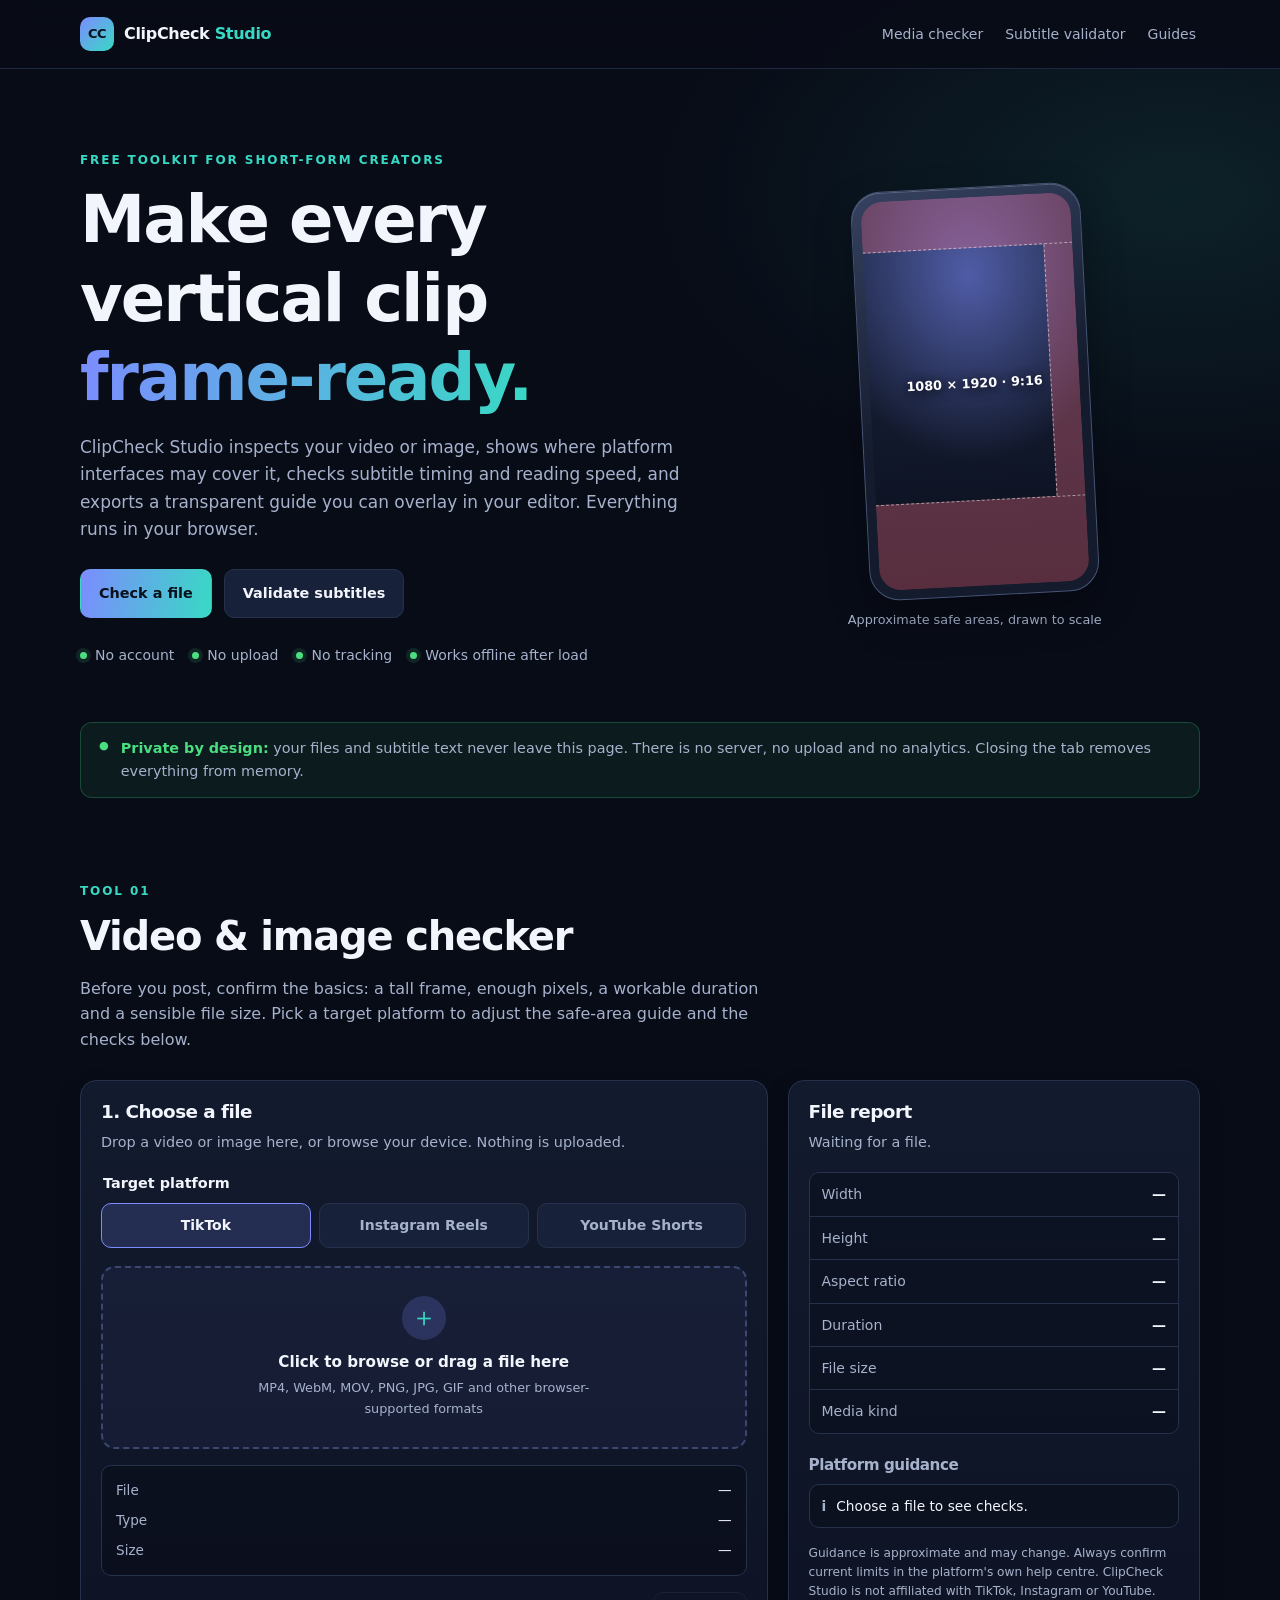
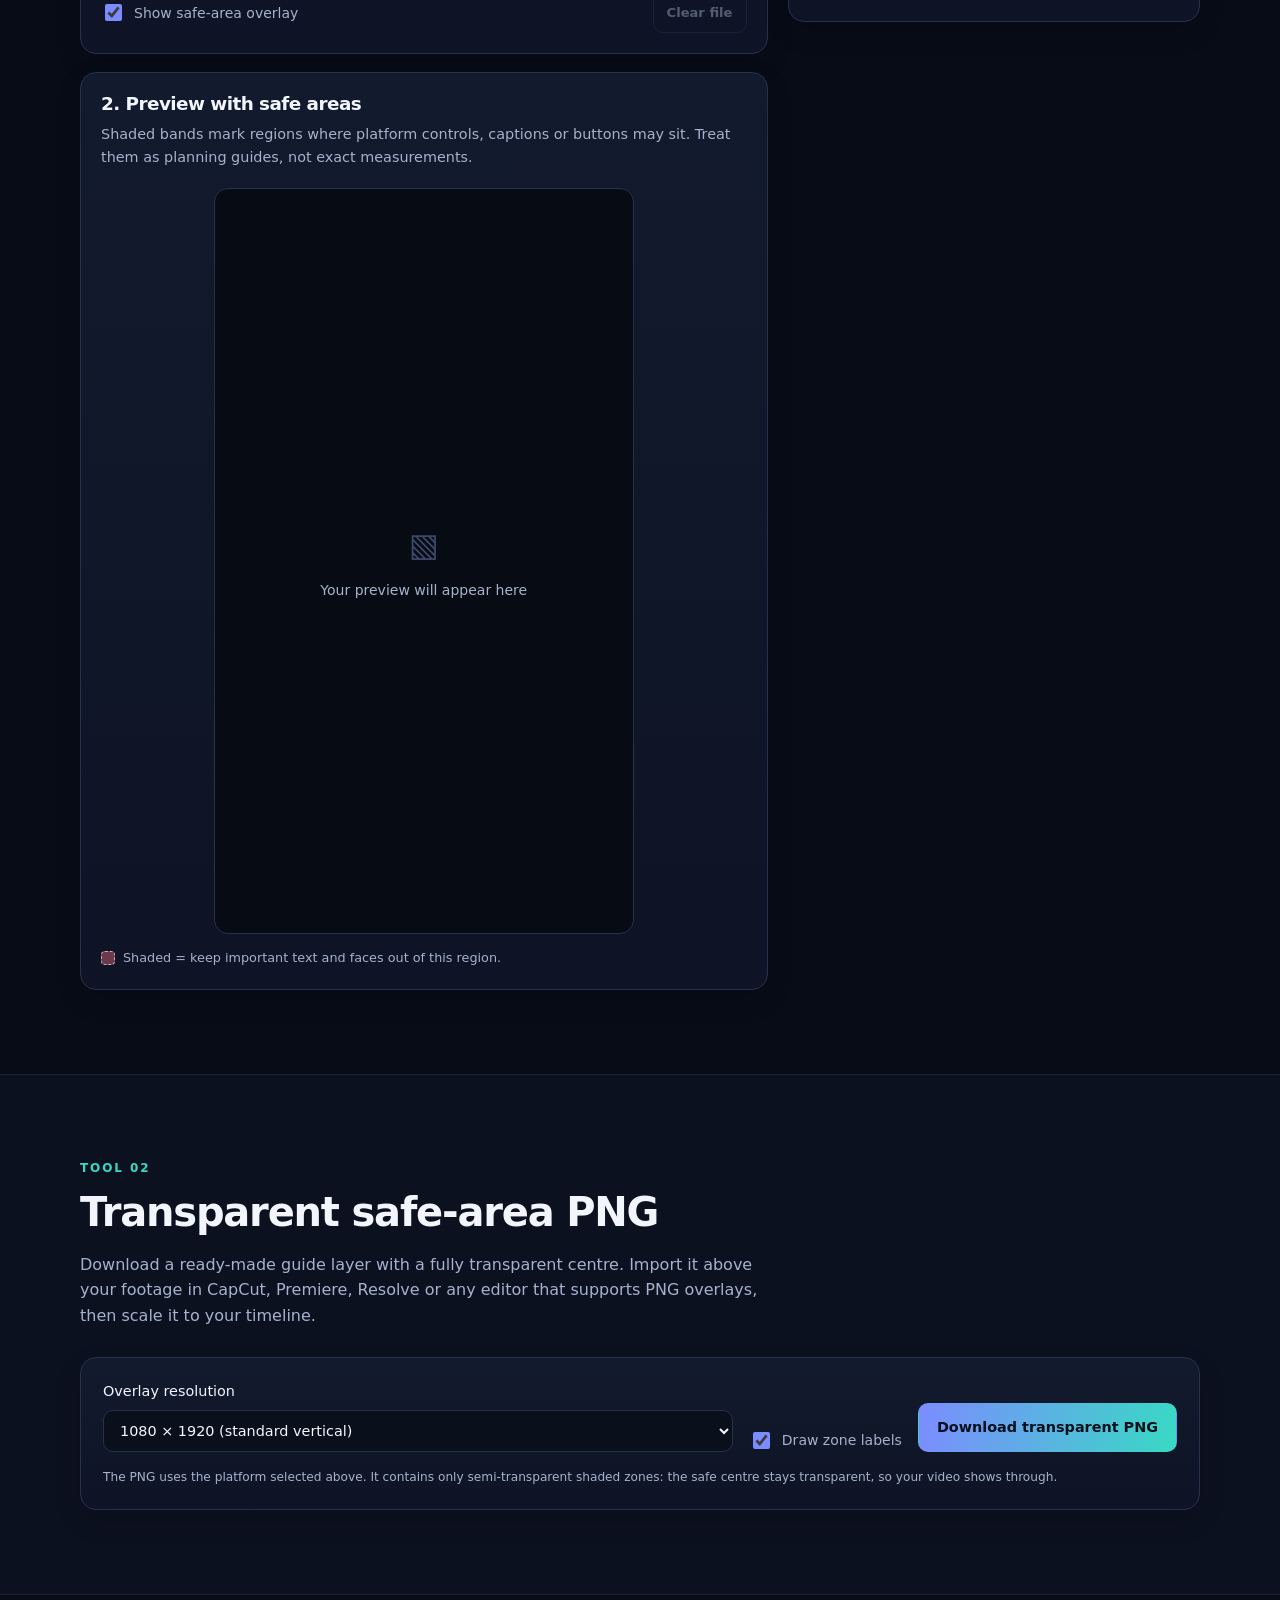
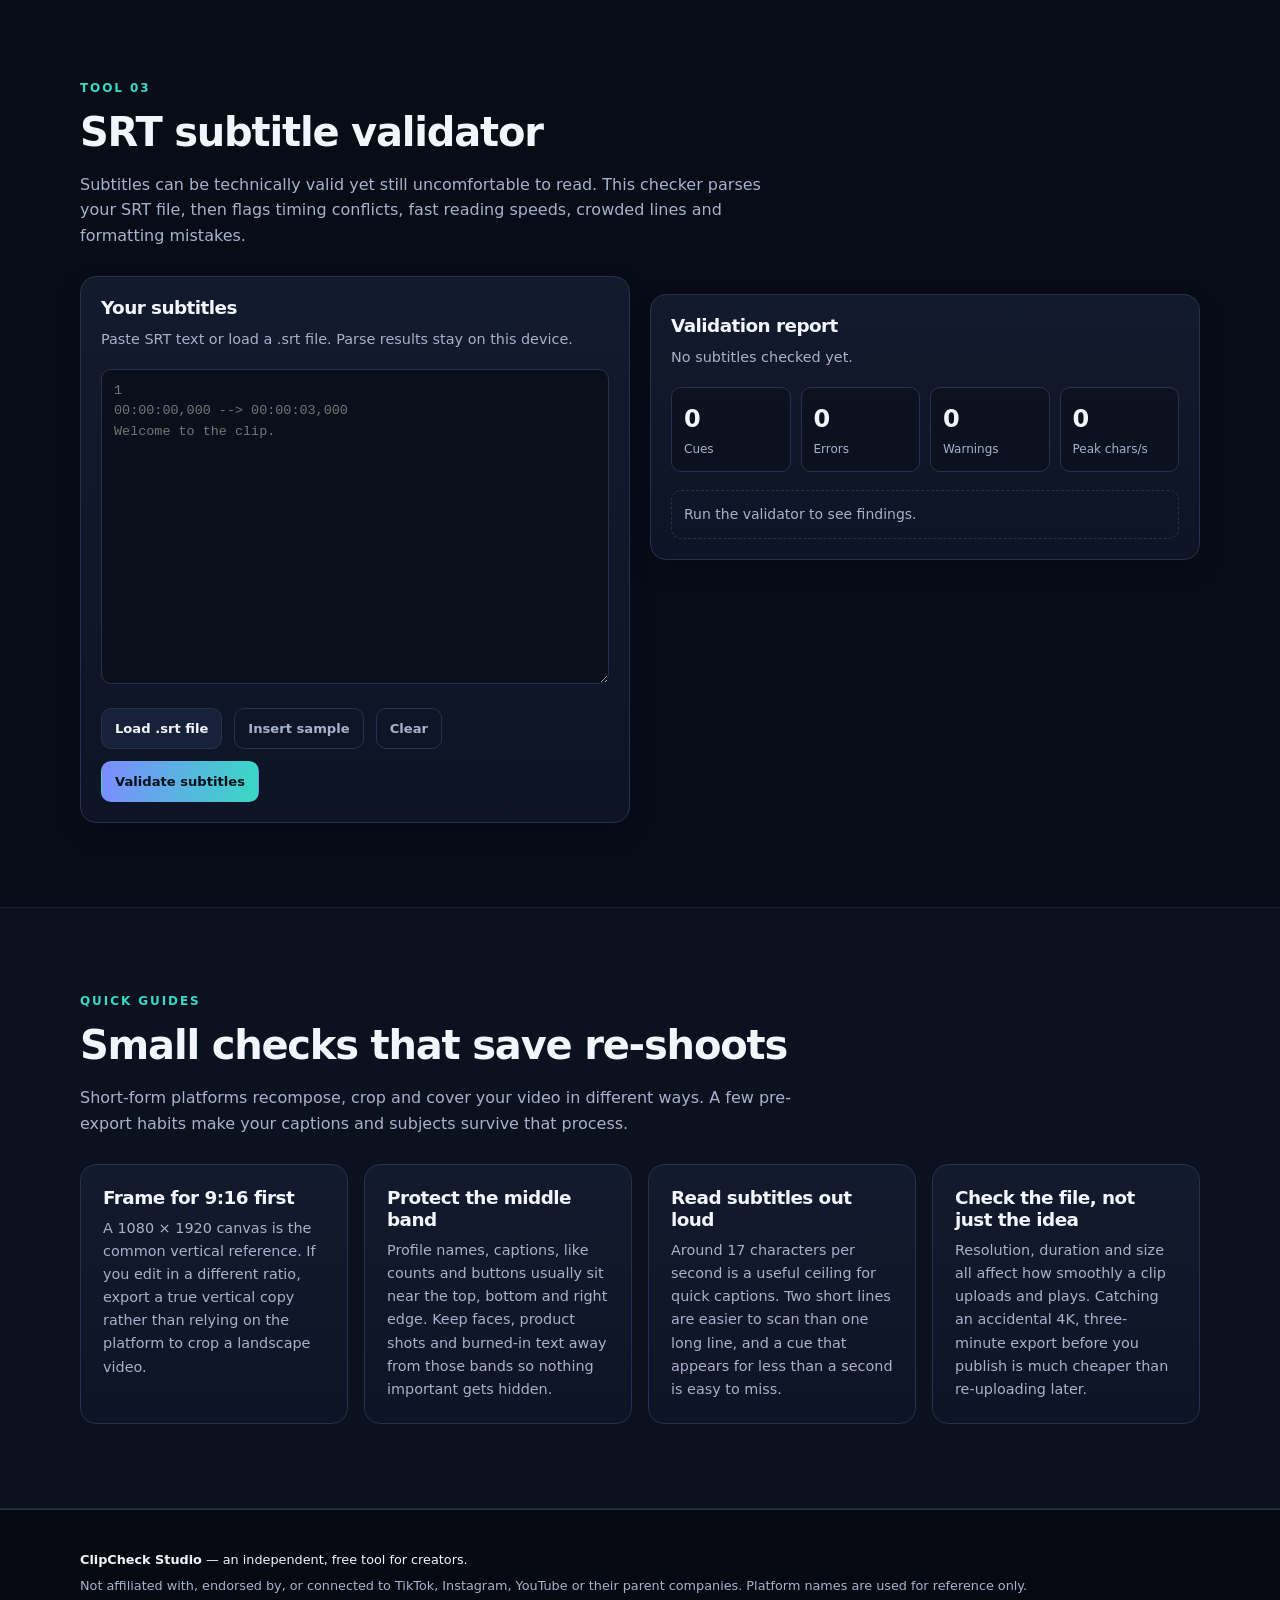
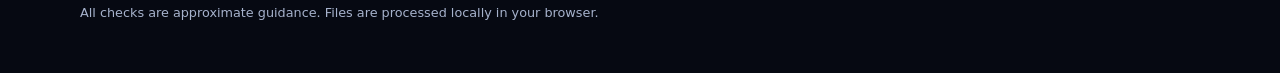
==== index.html @ 362fc05a "Add ClipCheck Studio static toolkit" ====
<!doctype html>
<html lang="en">
<head>
  <meta charset="utf-8">
  <meta name="viewport" content="width=device-width, initial-scale=1">
  <title>ClipCheck Studio — Free TikTok, Reels &amp; Shorts Toolkit</title>
  <meta name="description" content="Check video and image dimensions, aspect ratio, duration and file size, preview approximate platform safe areas, export a transparent safe-area PNG, and validate SRT subtitles. All processing stays on your device.">
  <meta name="theme-color" content="#0b1020">
  <meta name="color-scheme" content="dark">
  <meta name="robots" content="index, follow">
  <meta property="og:type" content="website">
  <meta property="og:title" content="ClipCheck Studio — Free TikTok, Reels &amp; Shorts Toolkit">
  <meta property="og:description" content="Preview vertical clips, check specs, export transparent safe-area overlays and validate SRT subtitles locally in your browser.">
  <script type="application/ld+json">
    {
      "@context": "https://schema.org",
      "@type": "WebApplication",
      "name": "ClipCheck Studio",
      "description": "A free browser toolkit for vertical video creators: media spec checks, approximate safe-area overlays and SRT subtitle validation.",
      "applicationCategory": "UtilitiesApplication",
      "operatingSystem": "Any modern web browser",
      "browserRequirements": "JavaScript enabled",
      "offers": { "@type": "Offer", "price": "0", "priceCurrency": "USD" },
      "featureList": [
        "Video and image preview",
        "Dimensions, aspect ratio, duration and file size checks",
        "Approximate platform safe-area overlays",
        "Transparent safe-area PNG export",
        "SRT subtitle validation with timing, reading-speed and long-line warnings",
        "Private local processing without uploads"
      ]
    }
  </script>
  <link rel="stylesheet" href="styles.css">
</head>
<body>
  <a class="skip-link" href="#main">Skip to main content</a>

  <header class="site-header">
    <div class="wrap header-inner">
      <a class="brand" href="#top" aria-label="ClipCheck Studio home">
        <span class="brand-mark" aria-hidden="true">CC</span>
        <span class="brand-name">ClipCheck <strong>Studio</strong></span>
      </a>
      <nav class="main-nav" aria-label="Primary">
        <a href="#checker">Media checker</a>
        <a href="#subtitles">Subtitle validator</a>
        <a href="#guides">Guides</a>
      </nav>
    </div>
  </header>

  <main id="main">
    <section class="hero" id="top" aria-labelledby="hero-title">
      <div class="wrap hero-inner">
        <div class="hero-copy">
          <p class="eyebrow">Free toolkit for short-form creators</p>
          <h1 id="hero-title">Make every vertical clip <span>frame-ready.</span></h1>
          <p class="lead">ClipCheck Studio inspects your video or image, shows where platform interfaces may cover it, checks subtitle timing and reading speed, and exports a transparent guide you can overlay in your editor. Everything runs in your browser.</p>
          <div class="hero-actions">
            <a class="btn btn-primary" href="#checker">Check a file</a>
            <a class="btn btn-secondary" href="#subtitles">Validate subtitles</a>
          </div>
          <ul class="trust-list" aria-label="Toolkit benefits">
            <li>No account</li>
            <li>No upload</li>
            <li>No tracking</li>
            <li>Works offline after load</li>
          </ul>
        </div>
        <div class="hero-panel" aria-hidden="true">
          <div class="phone-frame">
            <div class="phone-screen">
              <span class="phone-line phone-line-top"></span>
              <span class="phone-line phone-line-bottom"></span>
              <span class="phone-line phone-line-side"></span>
              <span class="phone-caption">1080 × 1920 · 9:16</span>
            </div>
          </div>
          <p class="hero-panel-note">Approximate safe areas, drawn to scale</p>
        </div>
      </div>
    </section>

    <div class="wrap privacy-note" role="note">
      <span class="privacy-icon" aria-hidden="true">●</span>
      <p><strong>Private by design:</strong> your files and subtitle text never leave this page. There is no server, no upload and no analytics. Closing the tab removes everything from memory.</p>
    </div>

    <section class="section" id="checker" aria-labelledby="checker-title">
      <div class="wrap">
        <header class="section-head">
          <p class="eyebrow">Tool 01</p>
          <h2 id="checker-title">Video &amp; image checker</h2>
          <p>Before you post, confirm the basics: a tall frame, enough pixels, a workable duration and a sensible file size. Pick a target platform to adjust the safe-area guide and the checks below.</p>
        </header>

        <div class="tool-grid">
          <div class="tool-main">
            <div class="card">
              <div class="card-head">
                <h3 id="upload-title">1. Choose a file</h3>
                <p id="upload-help">Drop a video or image here, or browse your device. Nothing is uploaded.</p>
              </div>

              <fieldset class="platform-picker">
                <legend>Target platform</legend>
                <div class="segmented">
                  <label><input type="radio" name="platform" value="tiktok" checked><span>TikTok</span></label>
                  <label><input type="radio" name="platform" value="reels"><span>Instagram Reels</span></label>
                  <label><input type="radio" name="platform" value="shorts"><span>YouTube Shorts</span></label>
                </div>
              </fieldset>

              <label class="drop-zone" id="dropZone" for="mediaFile">
                <input type="file" id="mediaFile" name="mediaFile" accept="video/*,image/*" aria-describedby="upload-help fileError">
                <span class="drop-icon" aria-hidden="true">＋</span>
                <span class="drop-title">Click to browse or drag a file here</span>
                <span class="drop-hint">MP4, WebM, MOV, PNG, JPG, GIF and other browser-supported formats</span>
              </label>
              <p class="error-text" id="fileError" role="alert" hidden></p>

              <div class="file-meta" id="fileMeta" hidden>
                <div><span class="meta-label">File</span><span class="meta-value" id="metaName">—</span></div>
                <div><span class="meta-label">Type</span><span class="meta-value" id="metaType">—</span></div>
                <div><span class="meta-label">Size</span><span class="meta-value" id="metaSize">—</span></div>
              </div>
              <div class="toolbar-row">
                <label class="check-control"><input type="checkbox" id="overlayToggle" checked> Show safe-area overlay</label>
                <button class="btn btn-ghost btn-sm" type="button" id="clearMedia" disabled>Clear file</button>
              </div>
            </div>

            <div class="card">
              <div class="card-head">
                <h3 id="preview-title">2. Preview with safe areas</h3>
                <p>Shaded bands mark regions where platform controls, captions or buttons may sit. Treat them as planning guides, not exact measurements.</p>
              </div>
              <div class="preview-shell">
                <div class="preview-stage" id="previewStage">
                  <div class="media-mount" id="mediaMount"></div>
                  <div class="placeholder" id="previewPlaceholder">Your preview will appear here</div>
                  <div class="overlay" id="overlay" aria-hidden="true" hidden>
                    <div class="zone zone-top"><span>Top UI</span></div>
                    <div class="zone zone-bottom"><span>Bottom UI</span></div>
                    <div class="zone zone-right"><span>Buttons</span></div>
                    <div class="zone zone-left"><span>Edge</span></div>
                  </div>
                </div>
              </div>
              <p class="legend"><span class="legend-swatch" aria-hidden="true"></span> Shaded = keep important text and faces out of this region.</p>
            </div>
          </div>

          <aside class="tool-side" aria-labelledby="results-title">
            <div class="card sticky-card">
              <div class="card-head">
                <h3 id="results-title">File report</h3>
                <p id="resultsStatus" aria-live="polite">Waiting for a file.</p>
              </div>

              <dl class="spec-list">
                <div><dt>Width</dt><dd id="specWidth">—</dd></div>
                <div><dt>Height</dt><dd id="specHeight">—</dd></div>
                <div><dt>Aspect ratio</dt><dd id="specRatio">—</dd></div>
                <div><dt>Duration</dt><dd id="specDuration">—</dd></div>
                <div><dt>File size</dt><dd id="specSize">—</dd></div>
                <div><dt>Media kind</dt><dd id="specKind">—</dd></div>
              </dl>

              <h4 class="subhead">Platform guidance</h4>
              <ul class="check-list" id="checkList" aria-live="polite">
                <li class="check-item check-neutral">Choose a file to see checks.</li>
              </ul>
              <p class="fine-print">Guidance is approximate and may change. Always confirm current limits in the platform's own help centre. ClipCheck Studio is not affiliated with TikTok, Instagram or YouTube.</p>
            </div>
          </aside>
        </div>
      </div>
    </section>

    <section class="section section-alt" id="safe-area" aria-labelledby="safe-title">
      <div class="wrap">
        <header class="section-head">
          <p class="eyebrow">Tool 02</p>
          <h2 id="safe-title">Transparent safe-area PNG</h2>
          <p>Download a ready-made guide layer with a fully transparent centre. Import it above your footage in CapCut, Premiere, Resolve or any editor that supports PNG overlays, then scale it to your timeline.</p>
        </header>

        <div class="card export-card">
          <div class="export-controls">
            <div class="field">
              <label for="exportSize">Overlay resolution</label>
              <select id="exportSize">
                <option value="1080x1920">1080 × 1920 (standard vertical)</option>
                <option value="720x1280">720 × 1280 (lighter file)</option>
                <option value="2160x3840">2160 × 3840 (high resolution)</option>
              </select>
            </div>
            <label class="check-control"><input type="checkbox" id="labelToggle" checked> Draw zone labels</label>
            <button class="btn btn-primary" type="button" id="downloadOverlay">Download transparent PNG</button>
          </div>
          <p class="fine-print">The PNG uses the platform selected above. It contains only semi-transparent shaded zones: the safe centre stays transparent, so your video shows through.</p>
          <p class="error-text" id="exportError" role="alert" hidden></p>
        </div>
      </div>
    </section>

    <section class="section" id="subtitles" aria-labelledby="subs-title">
      <div class="wrap">
        <header class="section-head">
          <p class="eyebrow">Tool 03</p>
          <h2 id="subs-title">SRT subtitle validator</h2>
          <p>Subtitles can be technically valid yet still uncomfortable to read. This checker parses your SRT file, then flags timing conflicts, fast reading speeds, crowded lines and formatting mistakes.</p>
        </header>

        <div class="subtitle-grid">
          <div class="card">
            <div class="card-head">
              <h3 id="srt-input-title">Your subtitles</h3>
              <p id="srt-help">Paste SRT text or load a .srt file. Parse results stay on this device.</p>
            </div>
            <label class="sr-only" for="srtInput">SRT subtitle text</label>
            <textarea id="srtInput" rows="14" spellcheck="false" placeholder="1&#10;00:00:00,000 --> 00:00:03,000&#10;Welcome to the clip." aria-describedby="srt-help srtError"></textarea>
            <p class="error-text" id="srtError" role="alert" hidden></p>
            <div class="toolbar-row wrap-row">
              <label class="btn btn-secondary btn-sm file-btn" for="srtFile">Load .srt file</label>
              <input class="sr-only" type="file" id="srtFile" accept=".srt,text/plain" aria-label="Load an SRT file">
              <button class="btn btn-ghost btn-sm" type="button" id="sampleSrt">Insert sample</button>
              <button class="btn btn-ghost btn-sm" type="button" id="clearSrt">Clear</button>
              <button class="btn btn-primary btn-sm" type="button" id="validateSrt">Validate subtitles</button>
            </div>
          </div>

          <div class="card">
            <div class="card-head">
              <h3>Validation report</h3>
              <p id="srtStatus" aria-live="polite">No subtitles checked yet.</p>
            </div>
            <div class="stat-grid" id="srtStats" hidden>
              <div><span class="stat-value" id="statCues">0</span><span class="stat-label">Cues</span></div>
              <div><span class="stat-value" id="statErrors">0</span><span class="stat-label">Errors</span></div>
              <div><span class="stat-value" id="statWarnings">0</span><span class="stat-label">Warnings</span></div>
              <div><span class="stat-value" id="statCps">0</span><span class="stat-label">Peak chars/s</span></div>
            </div>
            <div class="results-scroll">
              <ul class="issue-list" id="issueList" aria-live="polite">
                <li class="issue-empty">Run the validator to see findings.</li>
              </ul>
            </div>
            <details class="cue-details" id="cueDetails" hidden>
              <summary>Per-cue timing detail</summary>
              <div class="table-scroll">
                <table>
                  <thead>
                    <tr><th scope="col">#</th><th scope="col">Start</th><th scope="col">End</th><th scope="col">Length</th><th scope="col">Chars/s</th><th scope="col">Text</th></tr>
                  </thead>
                  <tbody id="cueTableBody"></tbody>
                </table>
              </div>
            </details>
          </div>
        </div>
      </div>
    </section>

    <section class="section section-alt" id="guides" aria-labelledby="guides-title">
      <div class="wrap">
        <header class="section-head">
          <p class="eyebrow">Quick guides</p>
          <h2 id="guides-title">Small checks that save re-shoots</h2>
          <p>Short-form platforms recompose, crop and cover your video in different ways. A few pre-export habits make your captions and subjects survive that process.</p>
        </header>
        <div class="guide-grid">
          <article class="guide-card">
            <h3>Frame for 9:16 first</h3>
            <p>A 1080 × 1920 canvas is the common vertical reference. If you edit in a different ratio, export a true vertical copy rather than relying on the platform to crop a landscape video.</p>
          </article>
          <article class="guide-card">
            <h3>Protect the middle band</h3>
            <p>Profile names, captions, like counts and buttons usually sit near the top, bottom and right edge. Keep faces, product shots and burned-in text away from those bands so nothing important gets hidden.</p>
          </article>
          <article class="guide-card">
            <h3>Read subtitles out loud</h3>
            <p>Around 17 characters per second is a useful ceiling for quick captions. Two short lines are easier to scan than one long line, and a cue that appears for less than a second is easy to miss.</p>
          </article>
          <article class="guide-card">
            <h3>Check the file, not just the idea</h3>
            <p>Resolution, duration and size all affect how smoothly a clip uploads and plays. Catching an accidental 4K, three-minute export before you publish is much cheaper than re-uploading later.</p>
          </article>
        </div>
      </div>
    </section>
  </main>

  <footer class="site-footer">
    <div class="wrap footer-inner">
      <p><strong>ClipCheck Studio</strong> — an independent, free tool for creators.</p>
      <p>Not affiliated with, endorsed by, or connected to TikTok, Instagram, YouTube or their parent companies. Platform names are used for reference only.</p>
      <p>All checks are approximate guidance. Files are processed locally in your browser.</p>
    </div>
  </footer>

  <script src="app.js"></script>
</body>
</html>
---- styles.css ----
:root {
  --bg: #080c17;
  --bg-soft: #0e1425;
  --surface: #121a2d;
  --surface-2: #172139;
  --line: #26324c;
  --text: #f2f5fc;
  --muted: #a6b2cc;
  --accent: #7c8cff;
  --accent-2: #38d9c4;
  --good: #4ade80;
  --warn: #fbbf24;
  --bad: #fb7185;
  --radius: 16px;
  --shadow: 0 18px 40px rgba(0, 0, 0, .32);
}

*, *::before, *::after { box-sizing: border-box; }

html { scroll-behavior: smooth; }

body {
  margin: 0;
  background:
    radial-gradient(1100px 620px at 12% -8%, rgba(124, 140, 255, .18), transparent 60%),
    radial-gradient(900px 520px at 92% 4%, rgba(56, 217, 196, .10), transparent 58%),
    var(--bg);
  color: var(--text);
  font: 16px/1.6 system-ui, -apple-system, "Segoe UI", Roboto, Helvetica, Arial, sans-serif;
  -webkit-font-smoothing: antialiased;
}

a { color: var(--accent-2); }
a:hover { color: #8ff3e5; }

:focus-visible {
  outline: 3px solid var(--accent-2);
  outline-offset: 3px;
}

.skip-link {
  position: absolute;
  left: 12px;
  top: -80px;
  z-index: 100;
  padding: 10px 16px;
  background: var(--text);
  color: var(--bg);
  border-radius: 8px;
  font-weight: 700;
}
.skip-link:focus { top: 12px; }

.wrap { width: min(100% - 32px, 1120px); margin-inline: auto; }

.site-header {
  position: sticky;
  top: 0;
  z-index: 40;
  border-bottom: 1px solid rgba(38, 50, 76, .75);
  background: rgba(8, 12, 23, .88);
  backdrop-filter: blur(14px);
}
.header-inner {
  min-height: 68px;
  display: flex;
  align-items: center;
  justify-content: space-between;
  flex-wrap: wrap;
  gap: 8px 16px;
  padding-block: 12px;
}
.brand { display: inline-flex; align-items: center; gap: 10px; color: var(--text); text-decoration: none; font-weight: 700; }
.brand:hover { color: var(--text); }
.brand-mark {
  display: grid;
  place-items: center;
  width: 34px;
  height: 34px;
  border-radius: 10px;
  background: linear-gradient(135deg, var(--accent), var(--accent-2));
  color: #07101b;
  font-size: 13px;
  font-weight: 800;
  letter-spacing: -.5px;
}
.brand-name { font-size: 1rem; letter-spacing: -.02em; }
.brand-name strong { color: var(--accent-2); }
.main-nav { display: flex; flex-wrap: wrap; gap: 6px 14px; font-size: .82rem; }
.main-nav a { color: var(--muted); text-decoration: none; padding: 8px 4px; }
.main-nav a:hover { color: var(--text); }

.hero { padding: 56px 0 40px; }
.hero-inner { display: grid; gap: 40px; align-items: center; }
.eyebrow {
  margin: 0 0 10px;
  color: var(--accent-2);
  font-size: .75rem;
  font-weight: 800;
  letter-spacing: .16em;
  text-transform: uppercase;
}
h1, h2, h3, h4 { line-height: 1.2; letter-spacing: -.03em; margin-top: 0; }
h1 { font-size: clamp(2.3rem, 8vw, 4.1rem); margin-bottom: 18px; }
h1 span { background: linear-gradient(100deg, var(--accent), var(--accent-2)); -webkit-background-clip: text; background-clip: text; color: transparent; }
h2 { font-size: clamp(1.75rem, 5vw, 2.5rem); margin-bottom: 12px; }
h3 { font-size: 1.15rem; margin-bottom: 8px; }
h4 { font-size: .95rem; }
.lead { color: var(--muted); font-size: 1.06rem; max-width: 62ch; margin-bottom: 26px; }
.hero-actions { display: flex; flex-wrap: wrap; gap: 12px; }
.trust-list { display: flex; flex-wrap: wrap; gap: 8px 18px; list-style: none; padding: 0; margin: 26px 0 0; color: var(--muted); font-size: .875rem; }
.trust-list li { display: flex; align-items: center; gap: 8px; }
.trust-list li::before { content: ""; width: 7px; height: 7px; border-radius: 50%; background: var(--good); box-shadow: 0 0 0 4px rgba(74, 222, 128, .12); }

.hero-panel { display: grid; justify-items: center; gap: 14px; }
.phone-frame {
  width: min(58vw, 230px);
  aspect-ratio: 9 / 16;
  padding: 9px;
  border-radius: 30px;
  background: linear-gradient(160deg, #35415f, #131b2d 55%);
  border: 1px solid #475476;
  box-shadow: var(--shadow), inset 0 1px 0 rgba(255,255,255,.2);
  transform: rotate(-3deg);
}
.phone-screen {
  position: relative;
  height: 100%;
  border-radius: 22px;
  overflow: hidden;
  background:
    radial-gradient(120% 80% at 50% 20%, rgba(124,140,255,.55), transparent 60%),
    linear-gradient(180deg, #1d2742, #0a0f1c);
}
.phone-line { position: absolute; left: 0; right: 0; background: rgba(251,113,133,.32); border-bottom: 1px dashed rgba(255,255,255,.5); }
.phone-line-top { top: 0; height: 13%; }
.phone-line-bottom { bottom: 0; height: 22%; border-top: 1px dashed rgba(255,255,255,.5); border-bottom: 0; }
.phone-line-side { left: auto; right: 0; top: 13%; bottom: 22%; width: 14%; background: rgba(251,113,133,.32); border: 0; border-left: 1px dashed rgba(255,255,255,.5); }
.phone-caption { position: absolute; left: 50%; top: 48%; transform: translate(-50%, -50%); color: #fff; font-weight: 700; font-size: clamp(.55rem, 2.5vw, .8rem); white-space: nowrap; text-shadow: 0 2px 12px #000; }
.hero-panel-note { color: var(--muted); font-size: .8rem; margin: 0; }

.privacy-note {
  display: flex;
  gap: 12px;
  align-items: flex-start;
  padding: 14px 18px;
  border: 1px solid rgba(74, 222, 128, .24);
  background: rgba(74, 222, 128, .07);
  border-radius: 12px;
}
.privacy-note p { margin: 0; color: var(--muted); font-size: .9rem; }
.privacy-note strong { color: var(--good); }
.privacy-icon { color: var(--good); line-height: 1.6; font-size: .7rem; }

.section { padding: 64px 0; }
.section-alt { background: rgba(14, 20, 37, .68); border-block: 1px solid rgba(38, 50, 76, .55); }
.section-head { max-width: 70ch; margin-bottom: 28px; }
.section-head p:last-child { color: var(--muted); margin-bottom: 0; }

.card {
  background: linear-gradient(180deg, var(--surface), var(--bg-soft));
  border: 1px solid var(--line);
  border-radius: var(--radius);
  padding: 20px;
  box-shadow: 0 10px 26px rgba(0,0,0,.16);
}
.card + .card { margin-top: 18px; }
.card-head { margin-bottom: 18px; }
.card-head p { color: var(--muted); font-size: .9rem; margin: 0; }
.subhead { margin: 22px 0 10px; color: var(--muted); }

.tool-grid, .subtitle-grid { display: grid; gap: 20px; align-items: start; }
.tool-side { min-width: 0; }
.sticky-card { position: static; }

fieldset { border: 0; padding: 0; margin: 0 0 18px; }
legend { font-weight: 700; font-size: .9rem; margin-bottom: 8px; }
.segmented { display: grid; grid-template-columns: 1fr; gap: 8px; }
.segmented label { position: relative; }
.segmented input { position: absolute; opacity: 0; inset: 0; width: 100%; height: 100%; margin: 0; cursor: pointer; }
.segmented span {
  display: block;
  text-align: center;
  padding: 10px 12px;
  border: 1px solid var(--line);
  border-radius: 10px;
  background: var(--surface-2);
  color: var(--muted);
  font-size: .875rem;
  font-weight: 600;
  transition: background .15s ease, color .15s ease, border-color .15s ease;
}
.segmented input:checked + span { background: rgba(124,140,255,.18); border-color: var(--accent); color: var(--text); }
.segmented input:focus-visible + span { outline: 3px solid var(--accent-2); outline-offset: 2px; }

.drop-zone {
  display: grid;
  justify-items: center;
  gap: 4px;
  padding: 28px 16px;
  border: 2px dashed #3a4870;
  border-radius: 14px;
  background: rgba(124,140,255,.06);
  cursor: pointer;
  text-align: center;
  transition: border-color .15s ease, background .15s ease;
}
.drop-zone:hover, .drop-zone.is-dragging { border-color: var(--accent-2); background: rgba(56,217,196,.09); }
.drop-zone:focus-within { outline: 3px solid var(--accent-2); outline-offset: 3px; }
.drop-zone input { position: absolute; width: 1px; height: 1px; opacity: 0; pointer-events: none; }
.drop-icon { display: grid; place-items: center; width: 44px; height: 44px; border-radius: 50%; background: rgba(124,140,255,.2); color: var(--accent-2); font-size: 1.6rem; line-height: 1; margin-bottom: 6px; }
.drop-title { font-weight: 700; font-size: .95rem; }
.drop-hint { color: var(--muted); font-size: .8rem; max-width: 42ch; }

.error-text { color: var(--bad); font-size: .875rem; margin: 10px 0 0; }
.error-text[hidden] { display: none; }

.file-meta { display: grid; gap: 8px; margin-top: 16px; padding: 14px; border-radius: 10px; background: rgba(8,12,23,.55); border: 1px solid var(--line); }
.file-meta > div { display: flex; justify-content: space-between; gap: 14px; font-size: .85rem; }
.meta-label { color: var(--muted); flex: 0 0 auto; }
.meta-value { text-align: right; overflow-wrap: anywhere; }

.toolbar-row { display: flex; align-items: center; justify-content: space-between; gap: 12px; flex-wrap: wrap; margin-top: 16px; }
.wrap-row { justify-content: flex-start; }
.check-control { display: inline-flex; align-items: center; gap: 9px; color: var(--muted); font-size: .875rem; cursor: pointer; }
.check-control input, .file-btn + input { accent-color: var(--accent); width: 17px; height: 17px; }

.btn {
  display: inline-flex;
  align-items: center;
  justify-content: center;
  gap: 8px;
  padding: 12px 18px;
  border: 1px solid transparent;
  border-radius: 10px;
  font: inherit;
  font-size: .9rem;
  font-weight: 700;
  text-decoration: none;
  cursor: pointer;
  transition: transform .12s ease, filter .12s ease, background .12s ease;
}
.btn:hover { filter: brightness(1.08); }
.btn:active { transform: translateY(1px); }
.btn-sm { padding: 9px 13px; font-size: .82rem; }
.btn-primary { background: linear-gradient(100deg, var(--accent), var(--accent-2)); color: #07101b; }
.btn-secondary { background: var(--surface-2); border-color: var(--line); color: var(--text); }
.btn-ghost { background: transparent; border-color: var(--line); color: var(--muted); }
.btn:disabled { opacity: .45; cursor: not-allowed; }
.file-btn { position: relative; }

.preview-shell { display: flex; justify-content: center; }
.preview-stage {
  position: relative;
  width: 100%;
  max-width: min(100%, 420px);
  aspect-ratio: 9 / 16;
  border: 1px solid var(--line);
  border-radius: 14px;
  overflow: hidden;
  background: #070b14;
  display: grid;
  place-items: center;
}
.media-mount { position: absolute; inset: 0; display: grid; place-items: center; }
.media-mount video, .media-mount img { width: 100%; height: 100%; object-fit: contain; display: block; }
.placeholder { position: relative; z-index: 1; color: var(--muted); font-size: .875rem; text-align: center; padding: 20px; }
.placeholder::before { content: "▧"; display: block; font-size: 2rem; color: #3c4968; margin-bottom: 8px; }
.placeholder[hidden] { display: none; }
.overlay { position: absolute; inset: 0; z-index: 2; pointer-events: none; --top: 13%; --bottom: 22%; --right: 14%; --left: 2%; }
.overlay[hidden] { display: none; }
.zone { position: absolute; background: rgba(251, 113, 133, .26); display: flex; align-items: center; justify-content: center; padding: 2px; }
.zone-top { inset: 0 0 auto 0; height: var(--top); border-bottom: 1px dashed rgba(255,255,255,.6); }
.zone-bottom { inset: auto 0 0 0; height: var(--bottom); border-top: 1px dashed rgba(255,255,255,.6); }
.zone-right { top: var(--top); bottom: var(--bottom); right: 0; width: var(--right); border-left: 1px dashed rgba(255,255,255,.6); }
.zone-left { top: var(--top); bottom: var(--bottom); left: 0; width: var(--left); border-right: 1px dashed rgba(255,255,255,.6); }
.zone span { background: rgba(7, 11, 20, .78); color: #fff; border: 1px solid rgba(255,255,255,.25); border-radius: 999px; padding: 2px 7px; font-size: clamp(8px, 2vw, 11px); font-weight: 700; white-space: nowrap; }
.zone-left span, .zone-right span { display: none; }
.legend { display: flex; align-items: center; gap: 8px; color: var(--muted); font-size: .8rem; margin: 14px 0 0; }
.legend-swatch { width: 14px; height: 14px; border-radius: 4px; background: rgba(251,113,133,.4); border: 1px dashed rgba(255,255,255,.6); }

.spec-list { margin: 0; display: grid; gap: 0; border: 1px solid var(--line); border-radius: 10px; overflow: hidden; }
.spec-list > div { display: flex; justify-content: space-between; gap: 12px; padding: 10px 12px; font-size: .875rem; background: rgba(8,12,23,.45); }
.spec-list > div + div { border-top: 1px solid var(--line); }
.spec-list dt { color: var(--muted); }
.spec-list dd { margin: 0; font-weight: 700; text-align: right; overflow-wrap: anywhere; }

.check-list { list-style: none; padding: 0; margin: 0; display: grid; gap: 8px; }
.check-item { display: flex; gap: 10px; padding: 10px 12px; border-radius: 10px; font-size: .86rem; border: 1px solid var(--line); background: rgba(8,12,23,.45); }
.check-item::before { flex: 0 0 auto; font-weight: 900; }
.check-good { border-color: rgba(74,222,128,.3); }
.check-good::before { content: "PASS"; color: var(--good); font-size: .72rem; letter-spacing: .05em; padding-top: 2px; }
.check-warn { border-color: rgba(251,191,36,.3); }
.check-warn::before { content: "NOTE"; color: var(--warn); font-size: .72rem; letter-spacing: .05em; padding-top: 2px; }
.check-bad { border-color: rgba(251,113,133,.35); }
.check-bad::before { content: "CHECK"; color: var(--bad); font-size: .72rem; letter-spacing: .05em; padding-top: 2px; }
.check-neutral::before { content: "i"; color: var(--muted); font-weight: 700; }
.fine-print { color: var(--muted); font-size: .76rem; line-height: 1.55; margin: 16px 0 0; }

.export-card { padding: 22px; }
.export-controls { display: grid; gap: 16px; align-items: end; }
.field { display: grid; gap: 7px; }
.field label, .field select { font-size: .9rem; }
select, textarea, input[type="text"] {
  width: 100%;
  color: var(--text);
  background: #0a0f1c;
  border: 1px solid var(--line);
  border-radius: 10px;
  padding: 11px 12px;
  font: inherit;
}
textarea { resize: vertical; min-height: 220px; font-family: ui-monospace, SFMono-Regular, Menlo, Consolas, monospace; font-size: .84rem; line-height: 1.55; }
select { cursor: pointer; }

.stat-grid { display: grid; grid-template-columns: repeat(2, 1fr); gap: 10px; margin-bottom: 18px; }
.stat-grid > div { padding: 12px; border: 1px solid var(--line); border-radius: 10px; background: rgba(8,12,23,.5); display: grid; gap: 2px; }
.stat-value { font-size: 1.5rem; font-weight: 800; letter-spacing: -.04em; }
.stat-label { color: var(--muted); font-size: .75rem; }
.results-scroll { max-height: 360px; overflow-y: auto; }
.issue-list { list-style: none; padding: 0; margin: 0; display: grid; gap: 8px; }
.issue-item { border: 1px solid var(--line); border-left-width: 4px; border-radius: 8px; padding: 10px 12px; font-size: .85rem; background: rgba(8,12,23,.45); }
.issue-item strong { display: block; margin-bottom: 2px; }
.issue-item span { color: var(--muted); }
.issue-error { border-left-color: var(--bad); }
.issue-error strong { color: var(--bad); }
.issue-warning { border-left-color: var(--warn); }
.issue-warning strong { color: var(--warn); }
.issue-info { border-left-color: var(--accent); }
.issue-info strong { color: var(--accent); }
.issue-empty { color: var(--muted); font-size: .875rem; padding: 12px; border: 1px dashed var(--line); border-radius: 10px; }
.cue-details { margin-top: 18px; border-top: 1px solid var(--line); padding-top: 14px; }
.cue-details summary { cursor: pointer; font-weight: 700; font-size: .875rem; }
.table-scroll { overflow-x: auto; margin-top: 12px; }
table { border-collapse: collapse; width: 100%; font-size: .78rem; }
th, td { text-align: left; padding: 8px 10px; border-bottom: 1px solid var(--line); white-space: nowrap; }
th { color: var(--muted); font-weight: 700; }
td:last-child { white-space: normal; min-width: 180px; }
tr.is-warn td { color: var(--warn); }
tr.is-error td { color: var(--bad); }

.guide-grid { display: grid; gap: 16px; }
.guide-card { padding: 22px; border: 1px solid var(--line); border-radius: var(--radius); background: linear-gradient(180deg, var(--surface), var(--bg-soft)); }
.guide-card p { color: var(--muted); font-size: .9rem; margin: 0; }

.site-footer { border-top: 1px solid var(--line); padding: 34px 0 44px; background: rgba(5,8,15,.6); }
.footer-inner p { color: var(--muted); font-size: .8rem; margin: 6px 0; }
.footer-inner p:first-child { color: var(--text); }

.sr-only {
  position: absolute !important;
  width: 1px !important;
  height: 1px !important;
  padding: 0 !important;
  margin: -1px !important;
  overflow: hidden !important;
  clip: rect(0, 0, 0, 0) !important;
  white-space: nowrap !important;
  border: 0 !important;
}

@media (min-width: 640px) {
  .header-inner { flex-wrap: nowrap; padding-block: 0; }
  .main-nav { font-size: .875rem; }
  .segmented { grid-template-columns: repeat(3, 1fr); }
  .stat-grid { grid-template-columns: repeat(4, 1fr); }
  .export-controls { grid-template-columns: 1fr auto; }
  .export-controls .field { grid-column: 1 / -1; }
}

@media (min-width: 860px) {
  .hero { padding: 82px 0 56px; }
  .hero-inner { grid-template-columns: 1.15fr .85fr; gap: 60px; }
  .tool-grid { grid-template-columns: minmax(0, 1.25fr) minmax(300px, .75fr); }
  .subtitle-grid { grid-template-columns: 1fr 1fr; }
  .guide-grid { grid-template-columns: repeat(2, 1fr); }
  .sticky-card { position: sticky; top: 88px; }
  .section { padding: 84px 0; }
}

@media (min-width: 1080px) {
  .guide-grid { grid-template-columns: repeat(4, 1fr); }
  .export-controls { grid-template-columns: minmax(240px, 1fr) auto auto; }
  .export-controls .field { grid-column: auto; }
}

@media (prefers-reduced-motion: reduce) {
  html { scroll-behavior: auto; }
  *, *::before, *::after { transition-duration: .01ms !important; animation-duration: .01ms !important; }
}
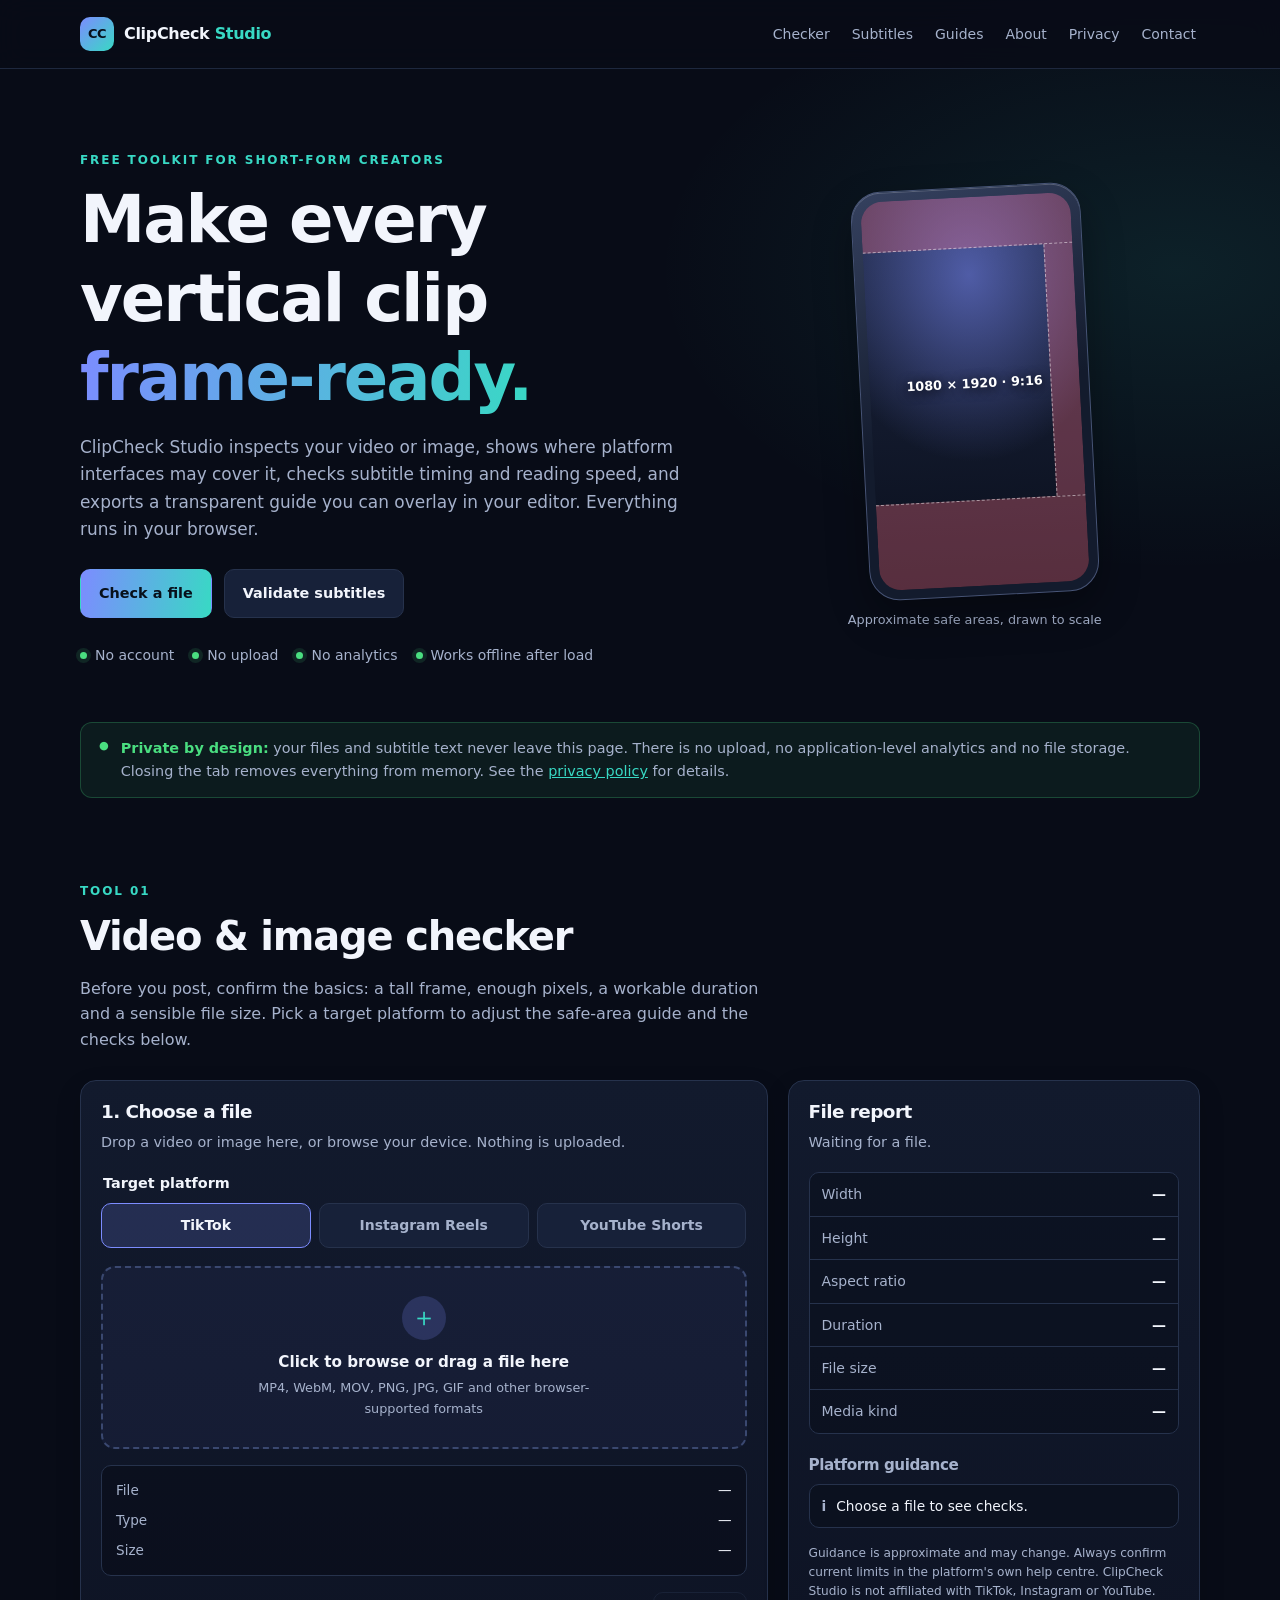
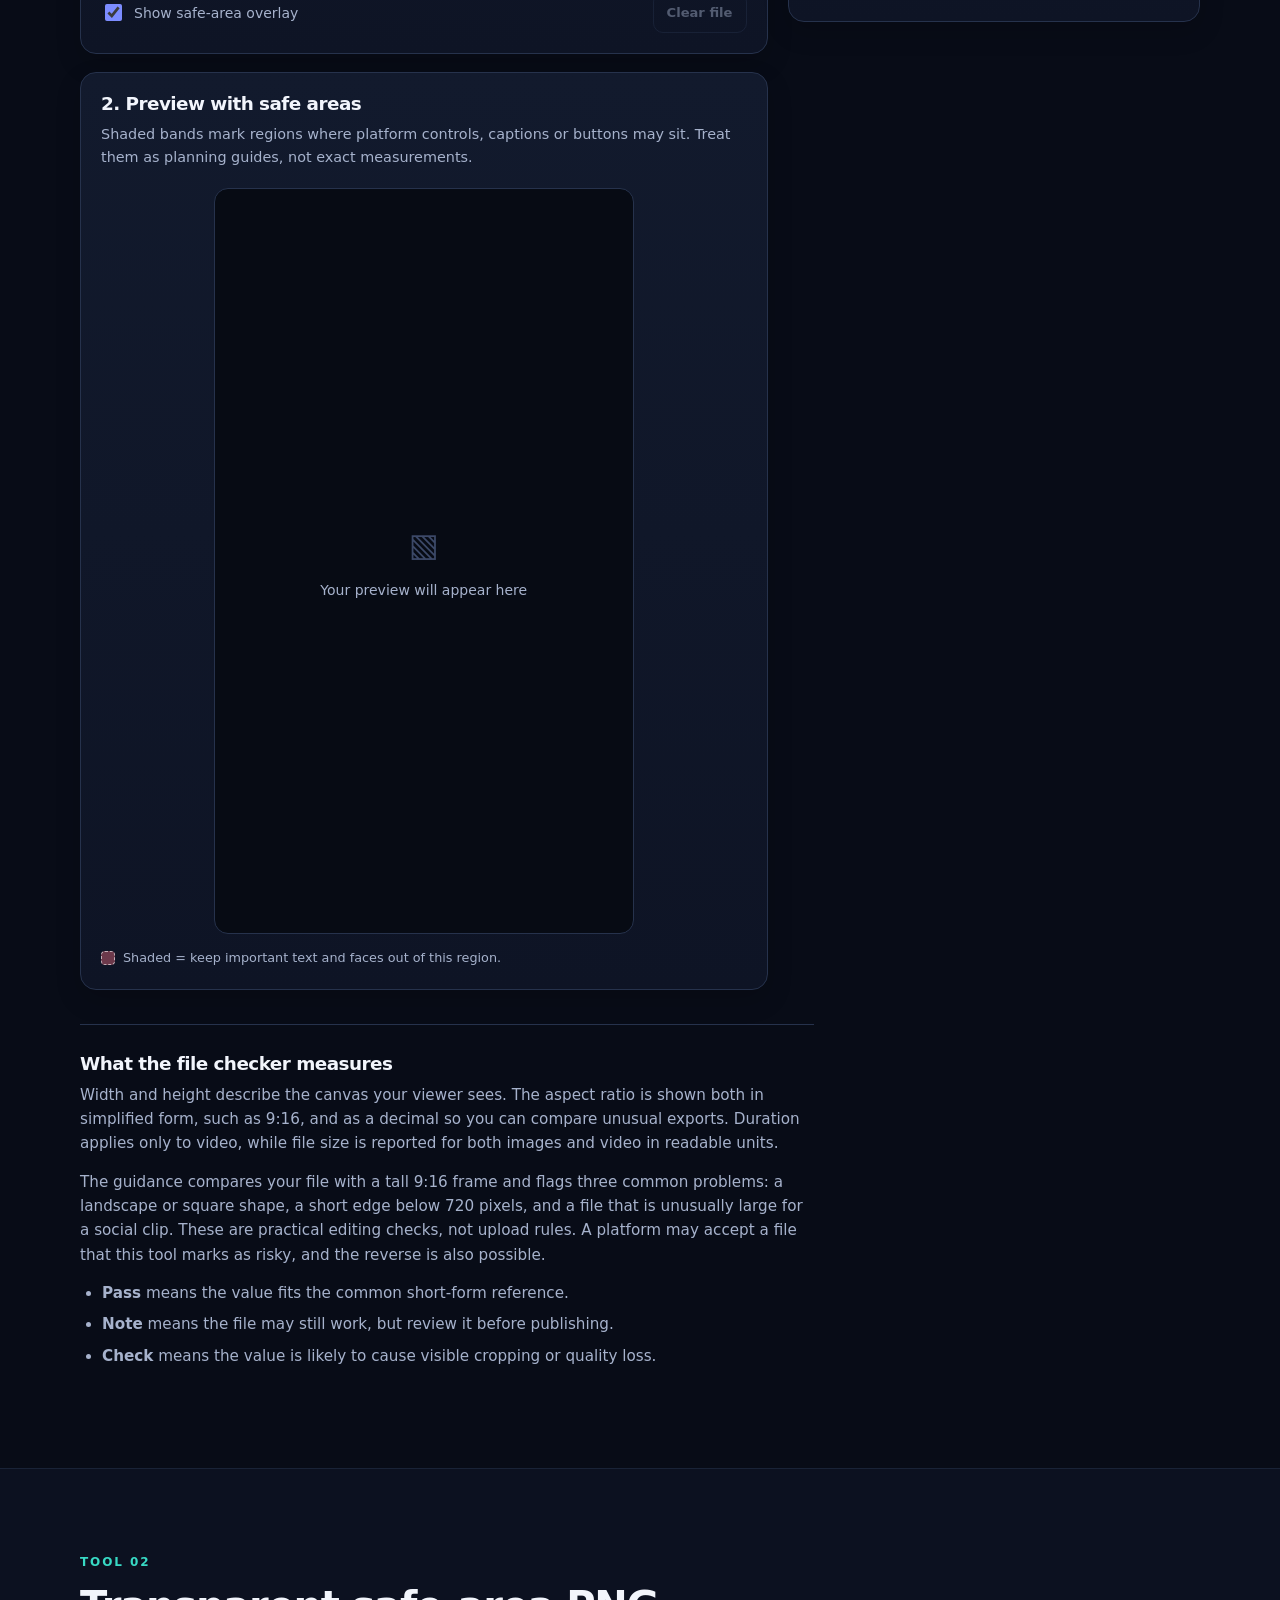
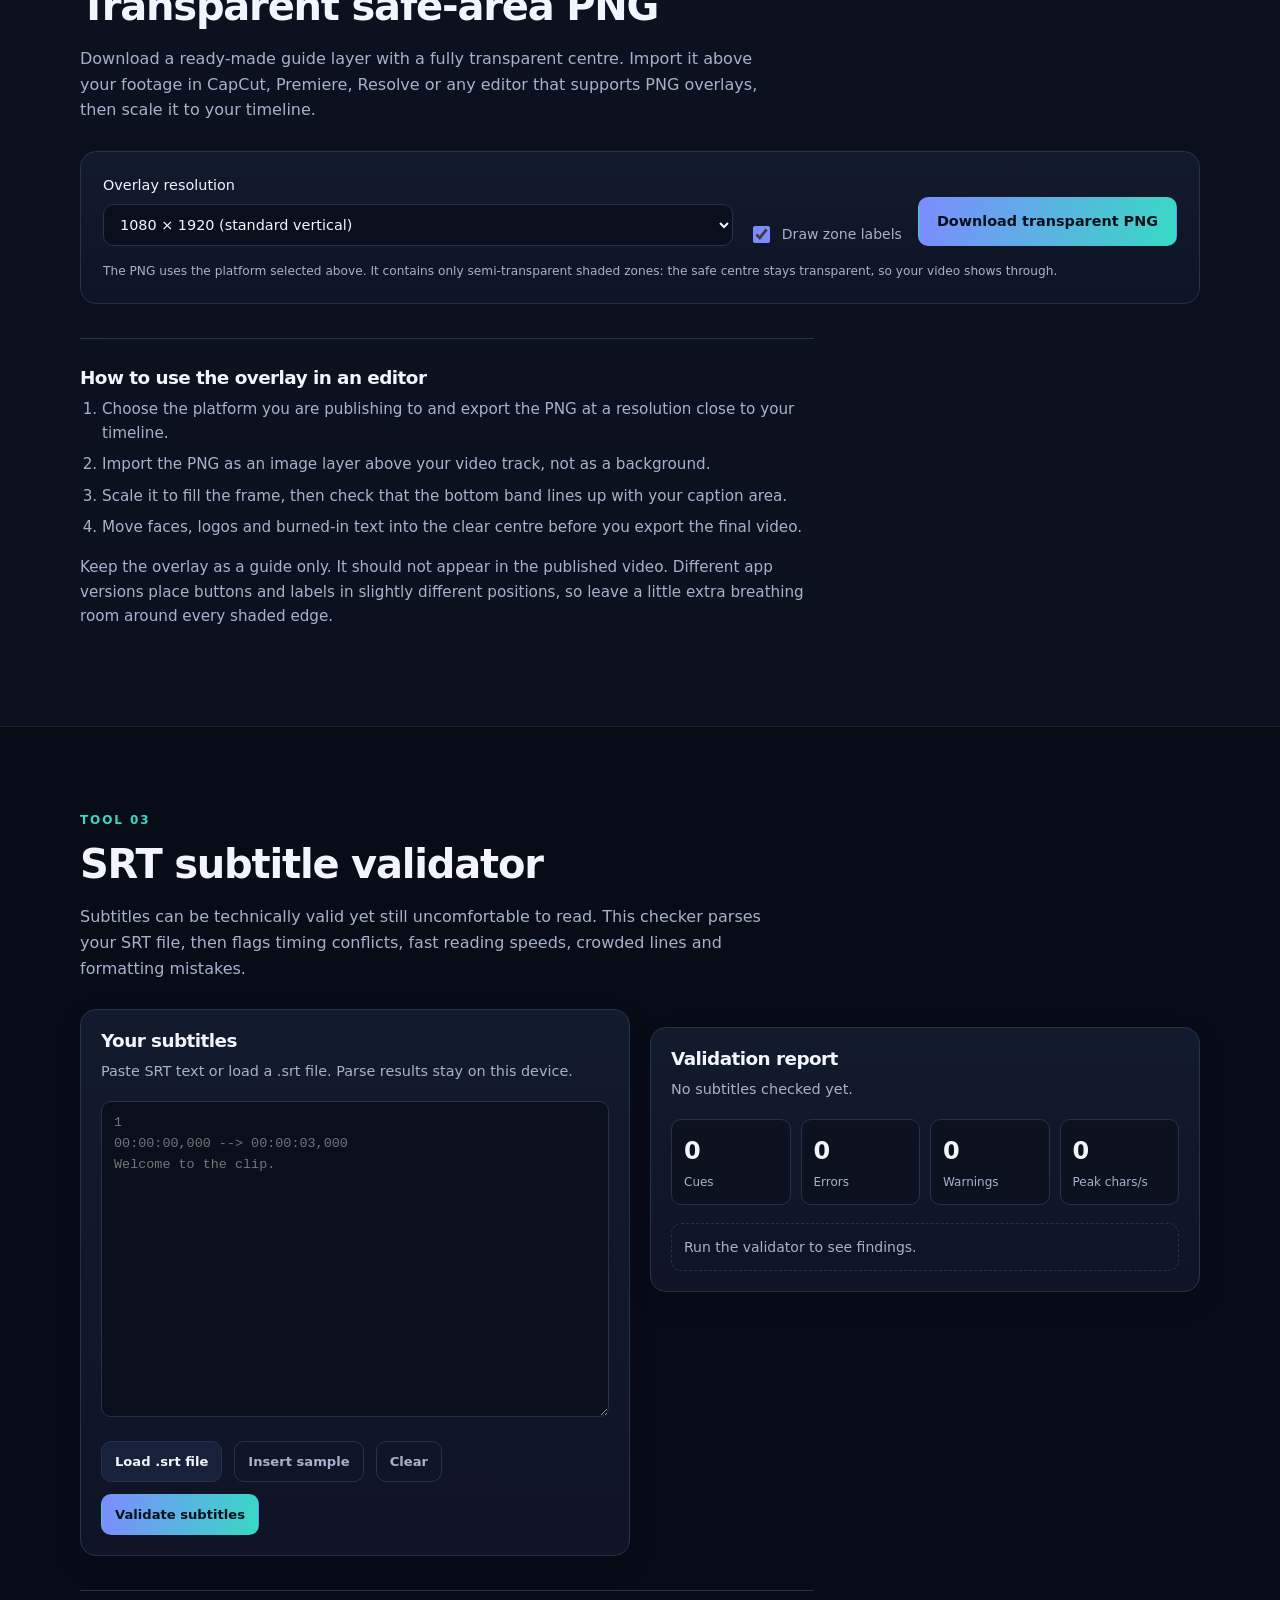
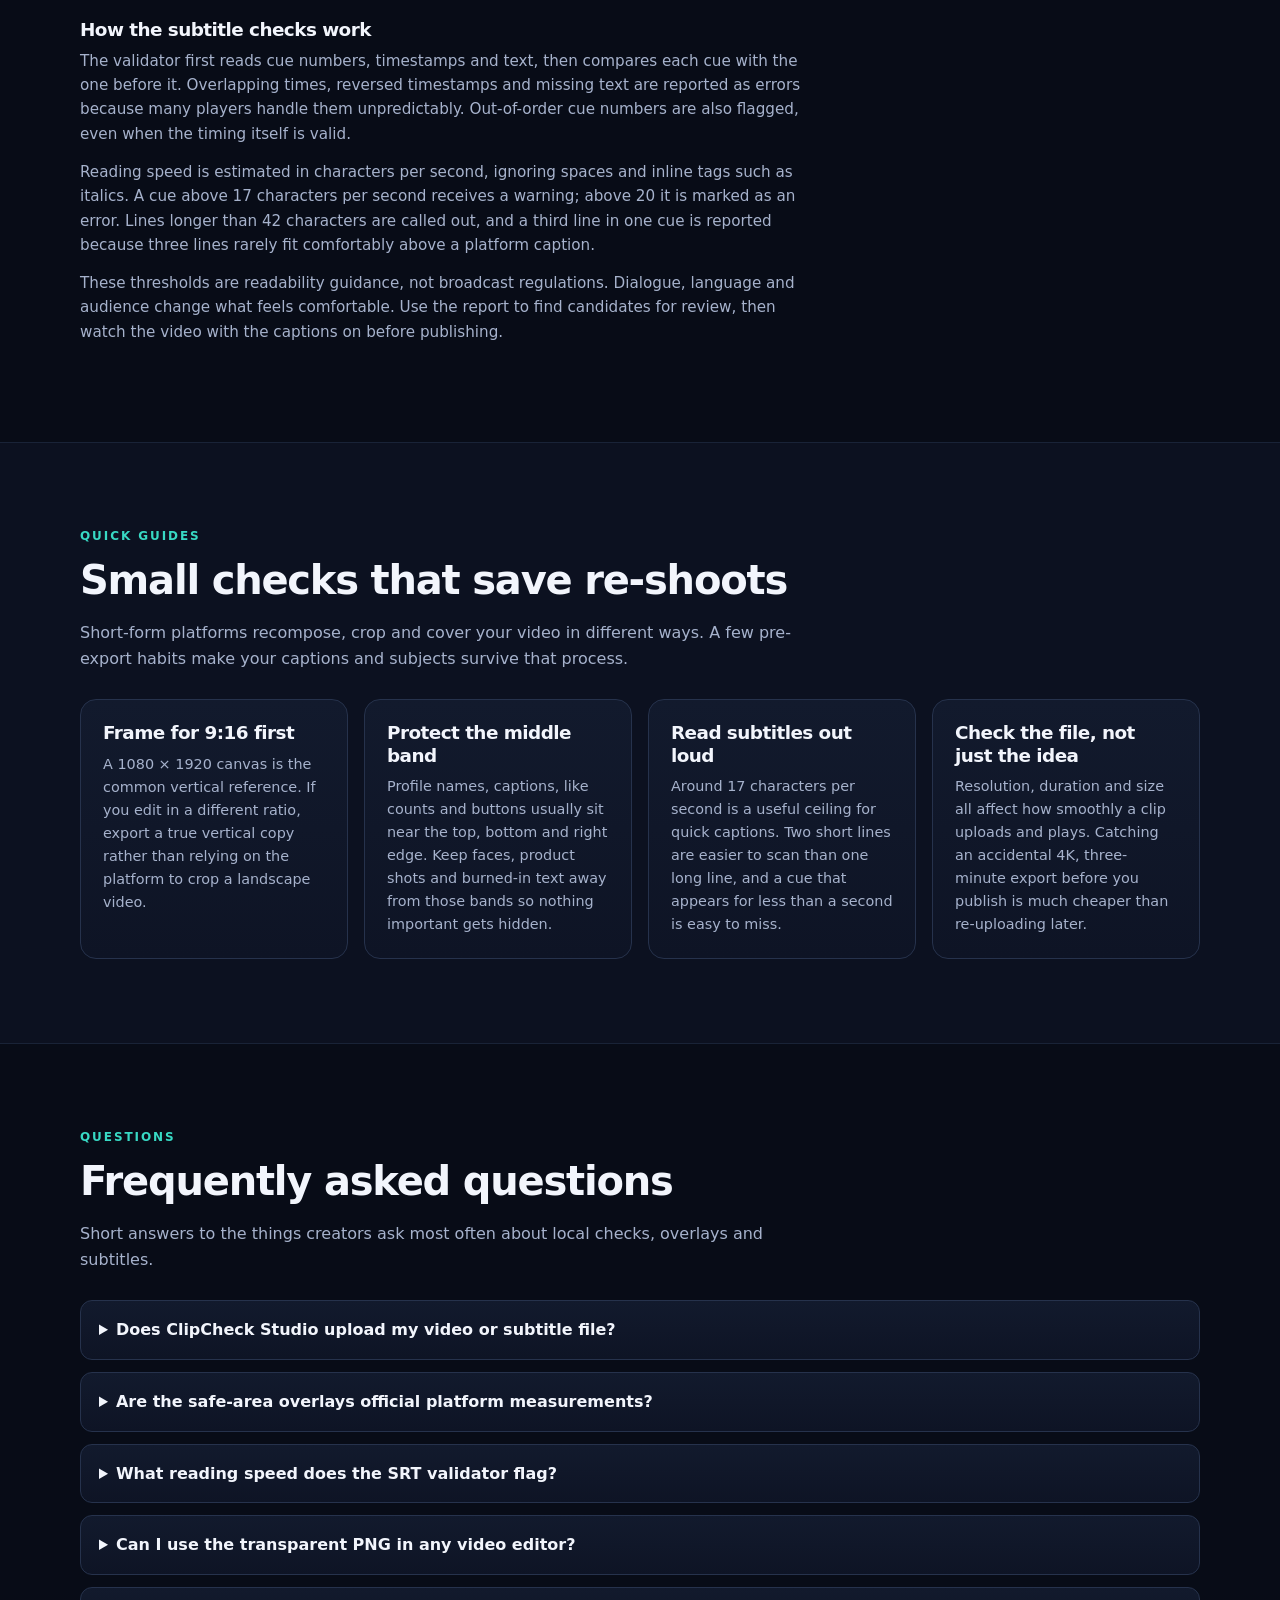
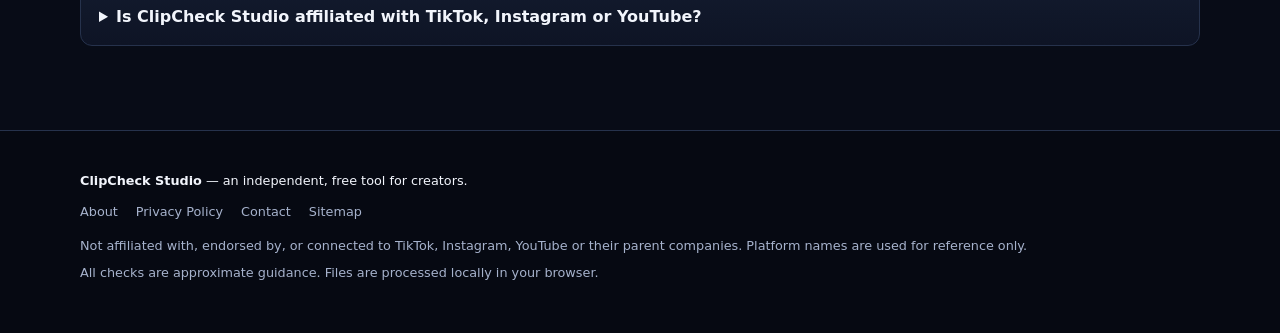
==== commit ace30d15: "Improve SEO metadata, pages and search indexing" ====
--- a/index.html
+++ b/index.html
@@ -3,31 +3,88 @@
 <head>
   <meta charset="utf-8">
   <meta name="viewport" content="width=device-width, initial-scale=1">
-  <title>ClipCheck Studio — Free TikTok, Reels &amp; Shorts Toolkit</title>
-  <meta name="description" content="Check video and image dimensions, aspect ratio, duration and file size, preview approximate platform safe areas, export a transparent safe-area PNG, and validate SRT subtitles. All processing stays on your device.">
+  <title>ClipCheck Studio — Free Video Spec, Safe Area &amp; SRT Tools</title>
+  <meta name="description" content="Free private toolkit for TikTok, Reels and Shorts creators: check video specs, preview safe areas, export a PNG guide and validate SRT subtitles locally.">
   <meta name="theme-color" content="#0b1020">
   <meta name="color-scheme" content="dark">
-  <meta name="robots" content="index, follow">
+  <meta name="robots" content="index, follow, max-image-preview:large">
+  <link rel="canonical" href="https://mussax-moco.github.io/clipcheck-studio/">
   <meta property="og:type" content="website">
-  <meta property="og:title" content="ClipCheck Studio — Free TikTok, Reels &amp; Shorts Toolkit">
-  <meta property="og:description" content="Preview vertical clips, check specs, export transparent safe-area overlays and validate SRT subtitles locally in your browser.">
+  <meta property="og:site_name" content="ClipCheck Studio">
+  <meta property="og:locale" content="en_US">
+  <meta property="og:url" content="https://mussax-moco.github.io/clipcheck-studio/">
+  <meta property="og:title" content="ClipCheck Studio — Free Video Spec, Safe Area &amp; SRT Tools">
+  <meta property="og:description" content="Check vertical video specs, preview approximate safe areas, export a transparent PNG guide and validate SRT subtitles in your browser.">
+  <meta name="twitter:card" content="summary">
+  <meta name="twitter:title" content="ClipCheck Studio — Free Video Spec, Safe Area &amp; SRT Tools">
+  <meta name="twitter:description" content="Check vertical video specs, preview approximate safe areas, export a transparent PNG guide and validate SRT subtitles in your browser.">
   <script type="application/ld+json">
     {
       "@context": "https://schema.org",
-      "@type": "WebApplication",
-      "name": "ClipCheck Studio",
-      "description": "A free browser toolkit for vertical video creators: media spec checks, approximate safe-area overlays and SRT subtitle validation.",
-      "applicationCategory": "UtilitiesApplication",
-      "operatingSystem": "Any modern web browser",
-      "browserRequirements": "JavaScript enabled",
-      "offers": { "@type": "Offer", "price": "0", "priceCurrency": "USD" },
-      "featureList": [
-        "Video and image preview",
-        "Dimensions, aspect ratio, duration and file size checks",
-        "Approximate platform safe-area overlays",
-        "Transparent safe-area PNG export",
-        "SRT subtitle validation with timing, reading-speed and long-line warnings",
-        "Private local processing without uploads"
+      "@graph": [
+        {
+          "@type": "WebApplication",
+          "name": "ClipCheck Studio",
+          "url": "https://mussax-moco.github.io/clipcheck-studio/",
+          "description": "A free browser toolkit for vertical video creators: media spec checks, approximate safe-area overlays and SRT subtitle validation.",
+          "applicationCategory": "UtilitiesApplication",
+          "operatingSystem": "Any modern web browser",
+          "browserRequirements": "JavaScript enabled",
+          "offers": { "@type": "Offer", "price": "0", "priceCurrency": "USD" },
+          "featureList": [
+            "Video and image preview",
+            "Dimensions, aspect ratio, duration and file size checks",
+            "Approximate platform safe-area overlays",
+            "Transparent safe-area PNG export",
+            "SRT subtitle validation with timing, reading-speed and long-line warnings",
+            "Private local processing without uploads"
+          ]
+        },
+        {
+          "@type": "FAQPage",
+          "mainEntity": [
+            {
+              "@type": "Question",
+              "name": "Does ClipCheck Studio upload my video or subtitle file?",
+              "acceptedAnswer": {
+                "@type": "Answer",
+                "text": "No. Files are opened with a local browser object URL and subtitles are parsed in memory. The site has no upload endpoint, database or analytics script."
+              }
+            },
+            {
+              "@type": "Question",
+              "name": "Are the safe-area overlays official platform measurements?",
+              "acceptedAnswer": {
+                "@type": "Answer",
+                "text": "No. They are approximate planning guides based on common vertical interface layouts. Exact placement changes with app version, device and account settings."
+              }
+            },
+            {
+              "@type": "Question",
+              "name": "What reading speed does the SRT validator flag?",
+              "acceptedAnswer": {
+                "@type": "Answer",
+                "text": "It warns above 17 characters per second and reports an error above 20 characters per second, because fast captions are difficult to read on a phone."
+              }
+            },
+            {
+              "@type": "Question",
+              "name": "Can I use the transparent PNG in any video editor?",
+              "acceptedAnswer": {
+                "@type": "Answer",
+                "text": "Yes, provided the editor can import a PNG image layer. Place the guide above your footage, scale it to fill the frame and lower its opacity if needed."
+              }
+            },
+            {
+              "@type": "Question",
+              "name": "Is ClipCheck Studio affiliated with TikTok, Instagram or YouTube?",
+              "acceptedAnswer": {
+                "@type": "Answer",
+                "text": "No. ClipCheck Studio is an independent tool. Platform names are used only to describe the formats people commonly publish to."
+              }
+            }
+          ]
+        }
       ]
     }
   </script>
@@ -38,14 +95,17 @@
 
   <header class="site-header">
     <div class="wrap header-inner">
-      <a class="brand" href="#top" aria-label="ClipCheck Studio home">
+      <a class="brand" href="index.html" aria-label="ClipCheck Studio home">
         <span class="brand-mark" aria-hidden="true">CC</span>
         <span class="brand-name">ClipCheck <strong>Studio</strong></span>
       </a>
       <nav class="main-nav" aria-label="Primary">
-        <a href="#checker">Media checker</a>
-        <a href="#subtitles">Subtitle validator</a>
+        <a href="#checker">Checker</a>
+        <a href="#subtitles">Subtitles</a>
         <a href="#guides">Guides</a>
+        <a href="about.html">About</a>
+        <a href="privacy.html">Privacy</a>
+        <a href="contact.html">Contact</a>
       </nav>
     </div>
   </header>
@@ -64,7 +124,7 @@
           <ul class="trust-list" aria-label="Toolkit benefits">
             <li>No account</li>
             <li>No upload</li>
-            <li>No tracking</li>
+            <li>No analytics</li>
             <li>Works offline after load</li>
           </ul>
         </div>
@@ -84,7 +144,7 @@
 
     <div class="wrap privacy-note" role="note">
       <span class="privacy-icon" aria-hidden="true">●</span>
-      <p><strong>Private by design:</strong> your files and subtitle text never leave this page. There is no server, no upload and no analytics. Closing the tab removes everything from memory.</p>
+      <p><strong>Private by design:</strong> your files and subtitle text never leave this page. There is no upload, no application-level analytics and no file storage. Closing the tab removes everything from memory. See the <a href="privacy.html">privacy policy</a> for details.</p>
     </div>
 
     <section class="section" id="checker" aria-labelledby="checker-title">
@@ -176,6 +236,17 @@
             </div>
           </aside>
         </div>
+
+        <div class="content-block prose">
+          <h3>What the file checker measures</h3>
+          <p>Width and height describe the canvas your viewer sees. The aspect ratio is shown both in simplified form, such as 9:16, and as a decimal so you can compare unusual exports. Duration applies only to video, while file size is reported for both images and video in readable units.</p>
+          <p>The guidance compares your file with a tall 9:16 frame and flags three common problems: a landscape or square shape, a short edge below 720 pixels, and a file that is unusually large for a social clip. These are practical editing checks, not upload rules. A platform may accept a file that this tool marks as risky, and the reverse is also possible.</p>
+          <ul>
+            <li><strong>Pass</strong> means the value fits the common short-form reference.</li>
+            <li><strong>Note</strong> means the file may still work, but review it before publishing.</li>
+            <li><strong>Check</strong> means the value is likely to cause visible cropping or quality loss.</li>
+          </ul>
+        </div>
       </div>
     </section>
 
@@ -203,6 +274,17 @@
           <p class="fine-print">The PNG uses the platform selected above. It contains only semi-transparent shaded zones: the safe centre stays transparent, so your video shows through.</p>
           <p class="error-text" id="exportError" role="alert" hidden></p>
         </div>
+
+        <div class="content-block prose">
+          <h3>How to use the overlay in an editor</h3>
+          <ol>
+            <li>Choose the platform you are publishing to and export the PNG at a resolution close to your timeline.</li>
+            <li>Import the PNG as an image layer above your video track, not as a background.</li>
+            <li>Scale it to fill the frame, then check that the bottom band lines up with your caption area.</li>
+            <li>Move faces, logos and burned-in text into the clear centre before you export the final video.</li>
+          </ol>
+          <p>Keep the overlay as a guide only. It should not appear in the published video. Different app versions place buttons and labels in slightly different positions, so leave a little extra breathing room around every shaded edge.</p>
+        </div>
       </div>
     </section>
 
@@ -260,6 +342,13 @@
               </div>
             </details>
           </div>
+        </div>
+
+        <div class="content-block prose">
+          <h3>How the subtitle checks work</h3>
+          <p>The validator first reads cue numbers, timestamps and text, then compares each cue with the one before it. Overlapping times, reversed timestamps and missing text are reported as errors because many players handle them unpredictably. Out-of-order cue numbers are also flagged, even when the timing itself is valid.</p>
+          <p>Reading speed is estimated in characters per second, ignoring spaces and inline tags such as italics. A cue above 17 characters per second receives a warning; above 20 it is marked as an error. Lines longer than 42 characters are called out, and a third line in one cue is reported because three lines rarely fit comfortably above a platform caption.</p>
+          <p>These thresholds are readability guidance, not broadcast regulations. Dialogue, language and audience change what feels comfortable. Use the report to find candidates for review, then watch the video with the captions on before publishing.</p>
         </div>
       </div>
     </section>
@@ -291,11 +380,49 @@
         </div>
       </div>
     </section>
+
+    <section class="section" id="faq" aria-labelledby="faq-title">
+      <div class="wrap">
+        <header class="section-head">
+          <p class="eyebrow">Questions</p>
+          <h2 id="faq-title">Frequently asked questions</h2>
+          <p>Short answers to the things creators ask most often about local checks, overlays and subtitles.</p>
+        </header>
+        <div class="faq-list">
+          <details>
+            <summary>Does ClipCheck Studio upload my video or subtitle file?</summary>
+            <p>No. Files are opened with a local browser object URL and subtitles are parsed in memory. The site has no upload endpoint, database or analytics script.</p>
+          </details>
+          <details>
+            <summary>Are the safe-area overlays official platform measurements?</summary>
+            <p>No. They are approximate planning guides based on common vertical interface layouts. Exact placement changes with app version, device and account settings.</p>
+          </details>
+          <details>
+            <summary>What reading speed does the SRT validator flag?</summary>
+            <p>It warns above 17 characters per second and reports an error above 20 characters per second, because fast captions are difficult to read on a phone.</p>
+          </details>
+          <details>
+            <summary>Can I use the transparent PNG in any video editor?</summary>
+            <p>Yes, provided the editor can import a PNG image layer. Place the guide above your footage, scale it to fill the frame and lower its opacity if needed.</p>
+          </details>
+          <details>
+            <summary>Is ClipCheck Studio affiliated with TikTok, Instagram or YouTube?</summary>
+            <p>No. ClipCheck Studio is an independent tool. Platform names are used only to describe the formats people commonly publish to.</p>
+          </details>
+        </div>
+      </div>
+    </section>
   </main>
 
   <footer class="site-footer">
     <div class="wrap footer-inner">
       <p><strong>ClipCheck Studio</strong> — an independent, free tool for creators.</p>
+      <nav class="footer-nav" aria-label="Footer">
+        <a href="about.html">About</a>
+        <a href="privacy.html">Privacy Policy</a>
+        <a href="contact.html">Contact</a>
+        <a href="sitemap.xml">Sitemap</a>
+      </nav>
       <p>Not affiliated with, endorsed by, or connected to TikTok, Instagram, YouTube or their parent companies. Platform names are used for reference only.</p>
       <p>All checks are approximate guidance. Files are processed locally in your browser.</p>
     </div>
--- a/styles.css
+++ b/styles.css
@@ -347,6 +347,25 @@
 .footer-inner p { color: var(--muted); font-size: .8rem; margin: 6px 0; }
 .footer-inner p:first-child { color: var(--text); }
 
+.content-block { margin-top: 34px; padding-top: 28px; border-top: 1px solid var(--line); }
+.prose { max-width: 76ch; color: var(--muted); font-size: .95rem; }
+.prose h2 { color: var(--text); font-size: 1.6rem; margin-top: 34px; }
+.prose h3 { color: var(--text); }
+.prose p { margin: 0 0 14px; }
+.prose ul, .prose ol { padding-left: 22px; margin: 0 0 16px; }
+.prose li + li { margin-top: 7px; }
+.prose a { text-underline-offset: 3px; }
+.page-hero { padding: 54px 0 18px; }
+.page-hero .lead { margin-bottom: 18px; }
+.cta-line { margin-top: 24px; }
+.faq-list { display: grid; gap: 12px; }
+.faq-list details { border: 1px solid var(--line); border-radius: 12px; background: linear-gradient(180deg, var(--surface), var(--bg-soft)); padding: 0 18px; }
+.faq-list summary { cursor: pointer; font-weight: 700; padding: 16px 0; }
+.faq-list p { margin: 0 0 16px; color: var(--muted); }
+.footer-nav { display: flex; flex-wrap: wrap; gap: 8px 18px; margin: 10px 0 14px; }
+.footer-nav a { color: var(--muted); font-size: .8rem; text-decoration: none; }
+.footer-nav a:hover { color: var(--text); }
+
 .sr-only {
   position: absolute !important;
   width: 1px !important;
@@ -360,8 +379,7 @@
 }
 
 @media (min-width: 640px) {
-  .header-inner { flex-wrap: nowrap; padding-block: 0; }
-  .main-nav { font-size: .875rem; }
+  .main-nav { font-size: .8rem; }
   .segmented { grid-template-columns: repeat(3, 1fr); }
   .stat-grid { grid-template-columns: repeat(4, 1fr); }
   .export-controls { grid-template-columns: 1fr auto; }
@@ -369,6 +387,9 @@
 }
 
 @media (min-width: 860px) {
+  .header-inner { flex-wrap: nowrap; padding-block: 0; }
+  .main-nav { font-size: .875rem; }
+  .page-hero { padding-top: 76px; }
   .hero { padding: 82px 0 56px; }
   .hero-inner { grid-template-columns: 1.15fr .85fr; gap: 60px; }
   .tool-grid { grid-template-columns: minmax(0, 1.25fr) minmax(300px, .75fr); }
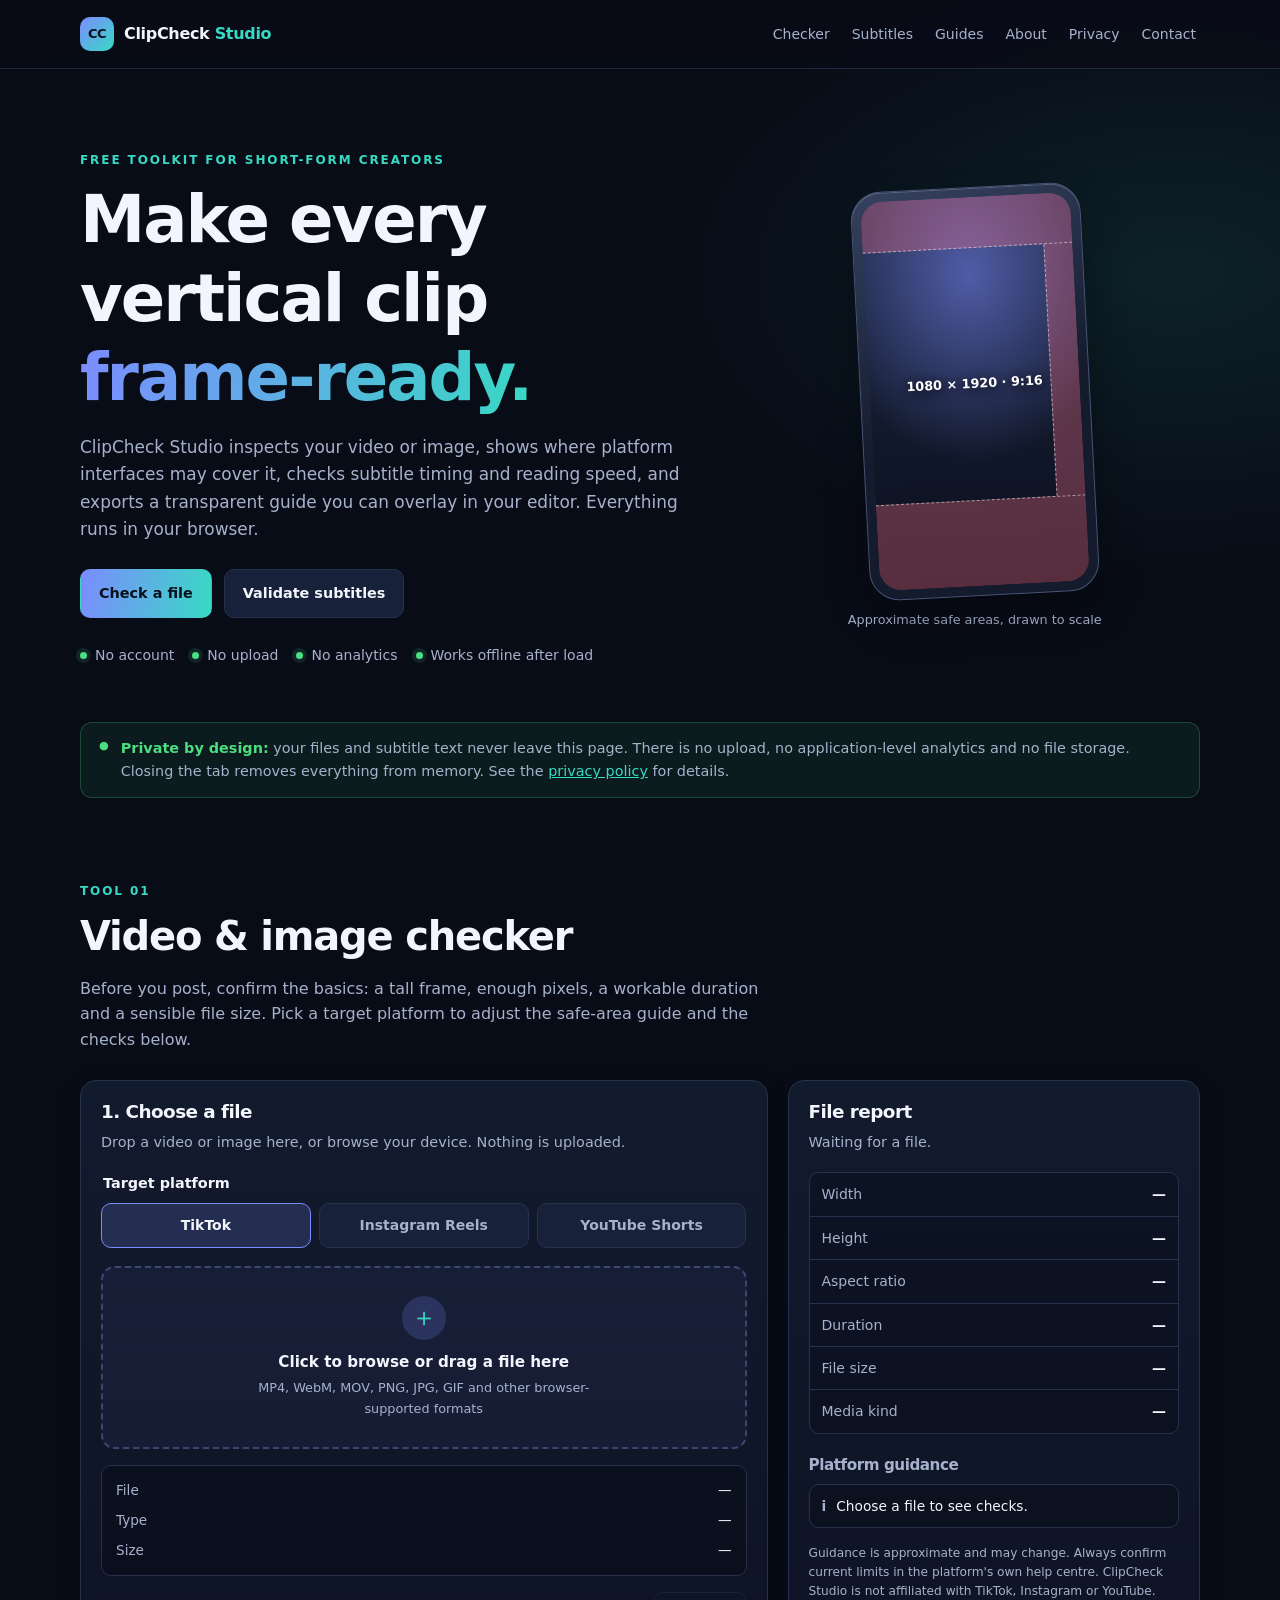
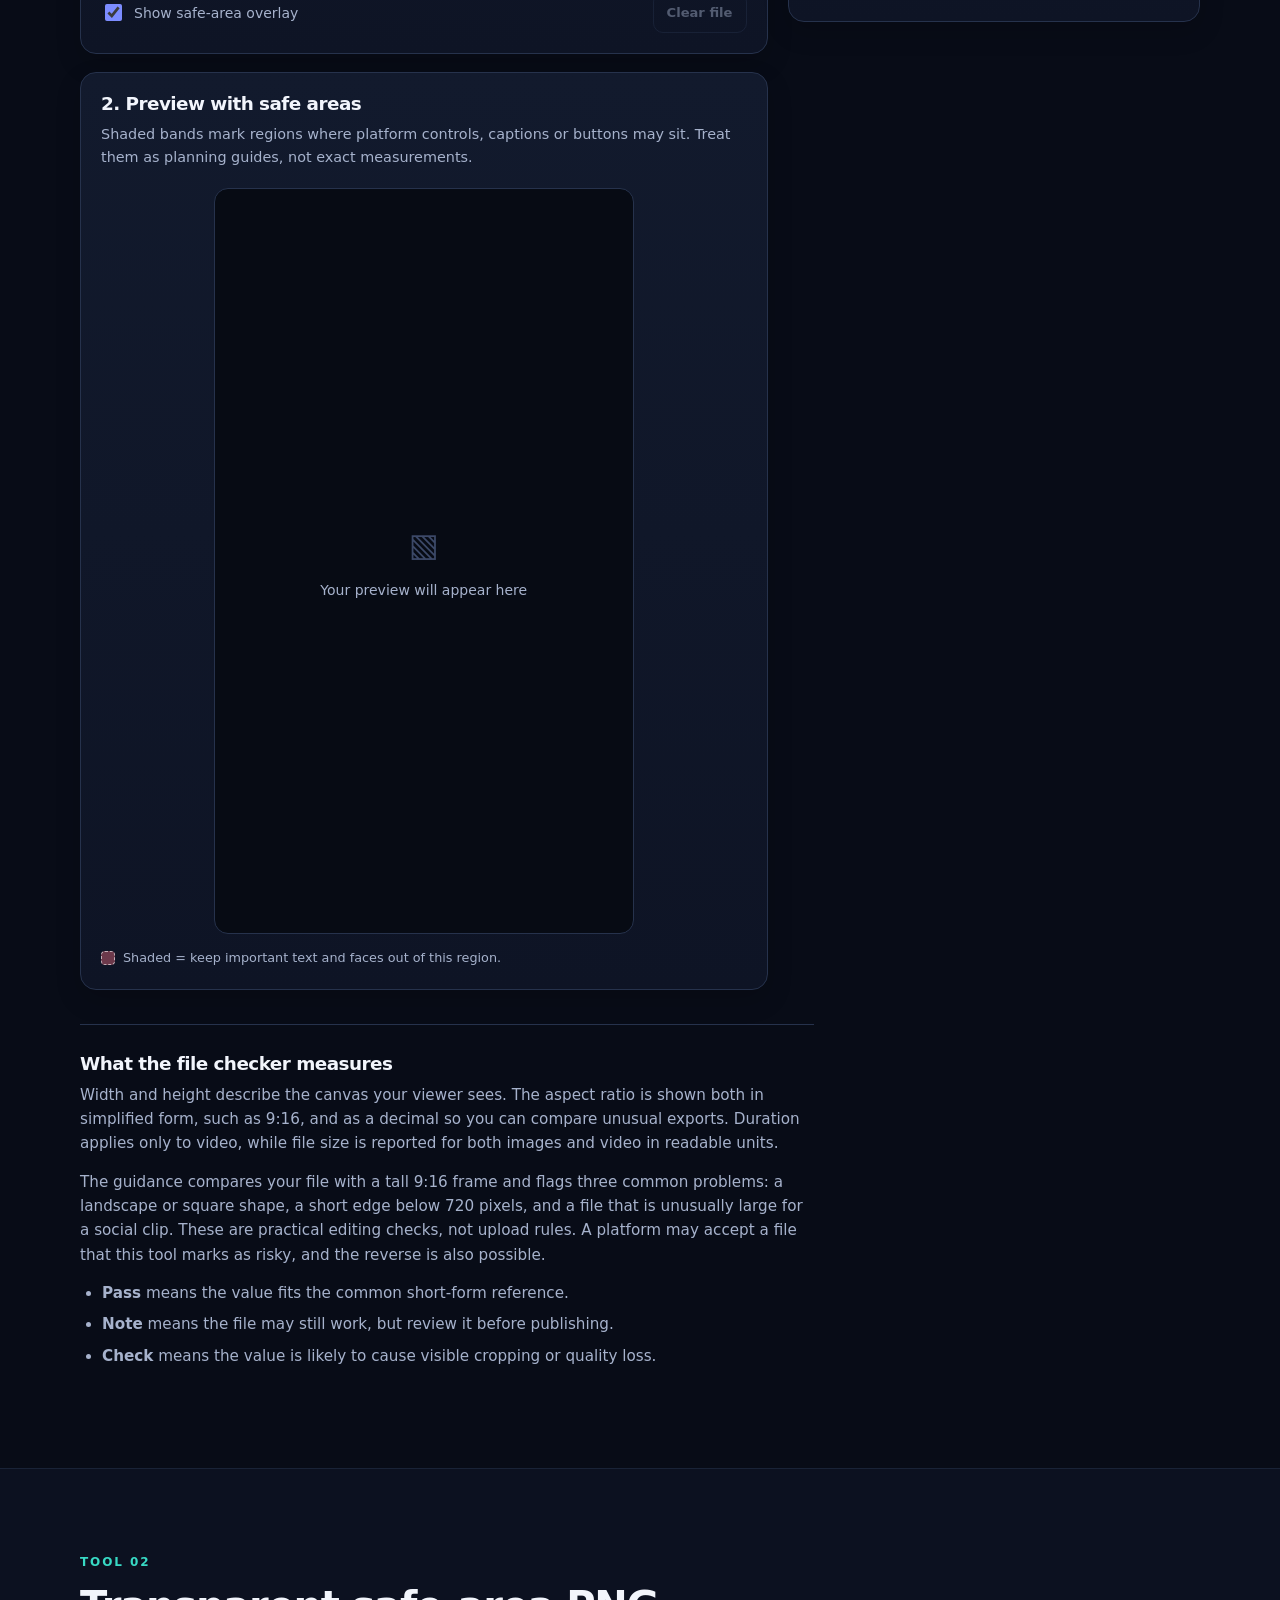
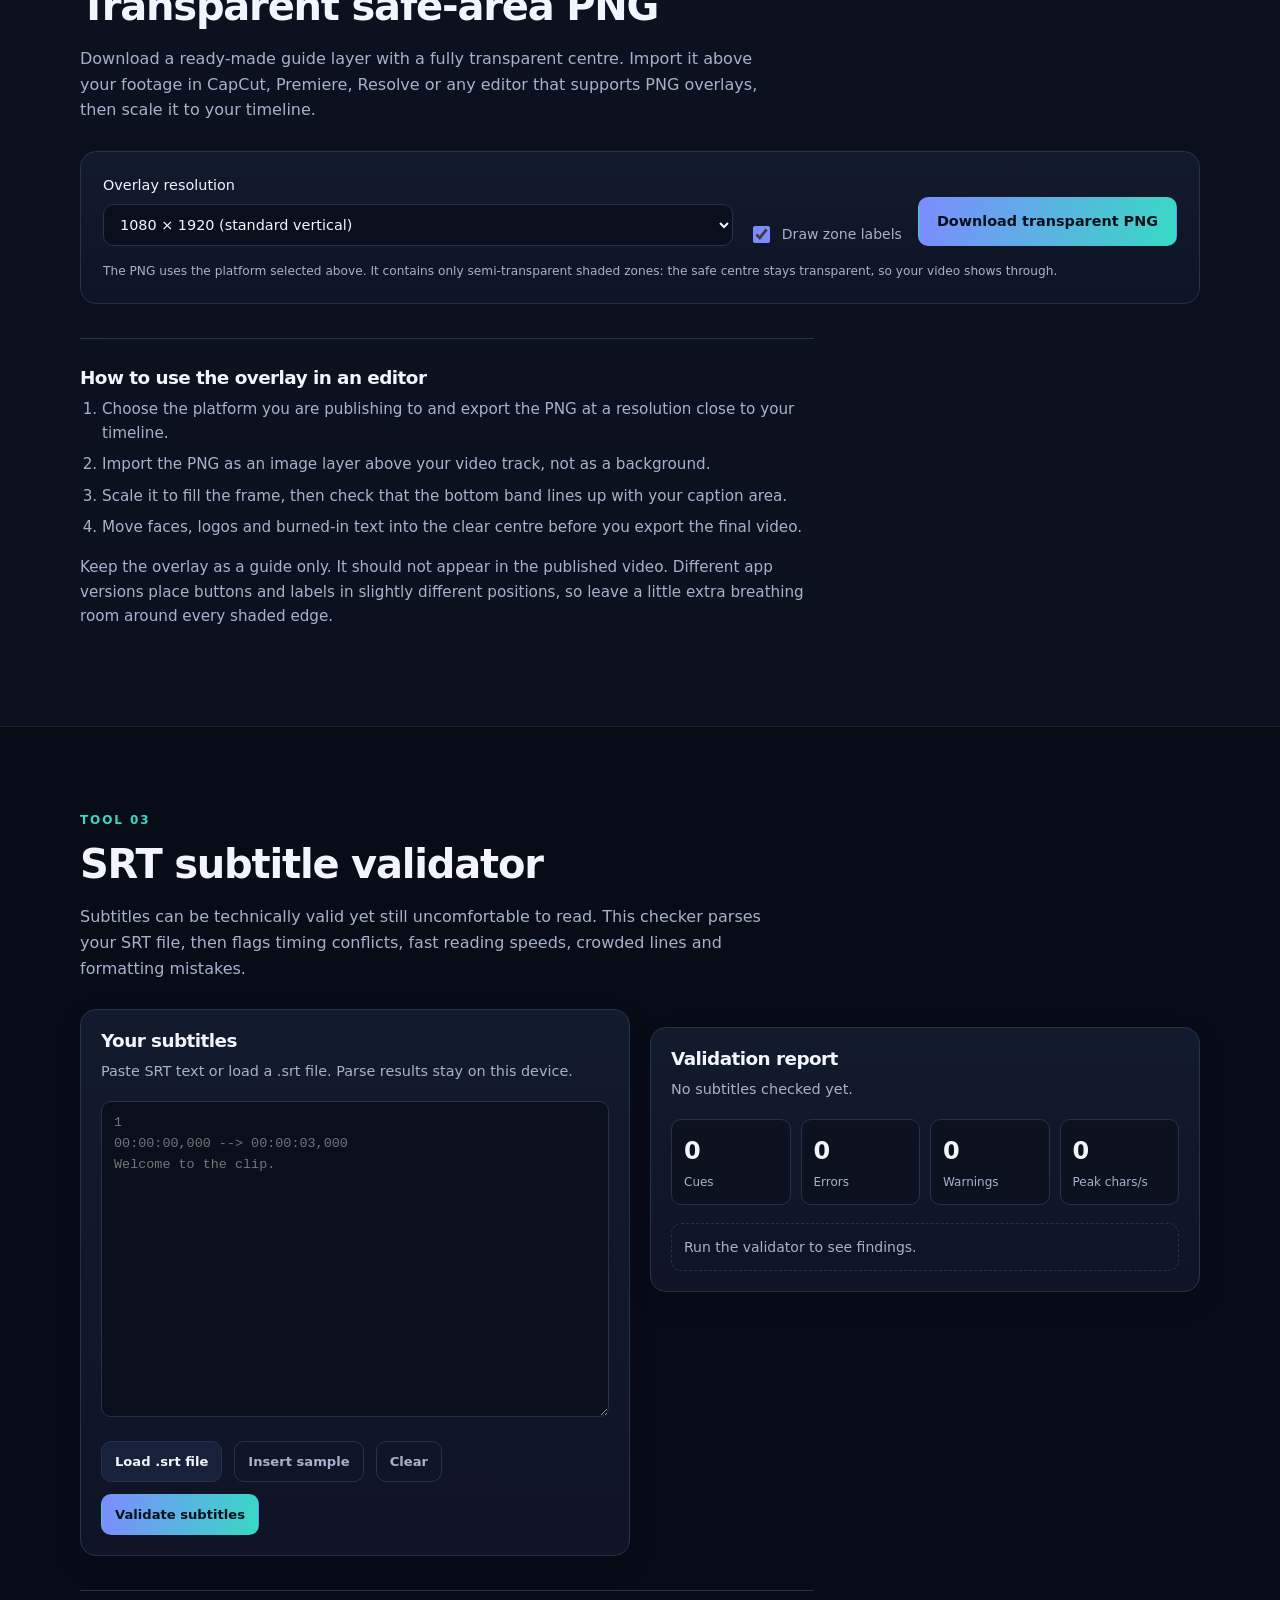
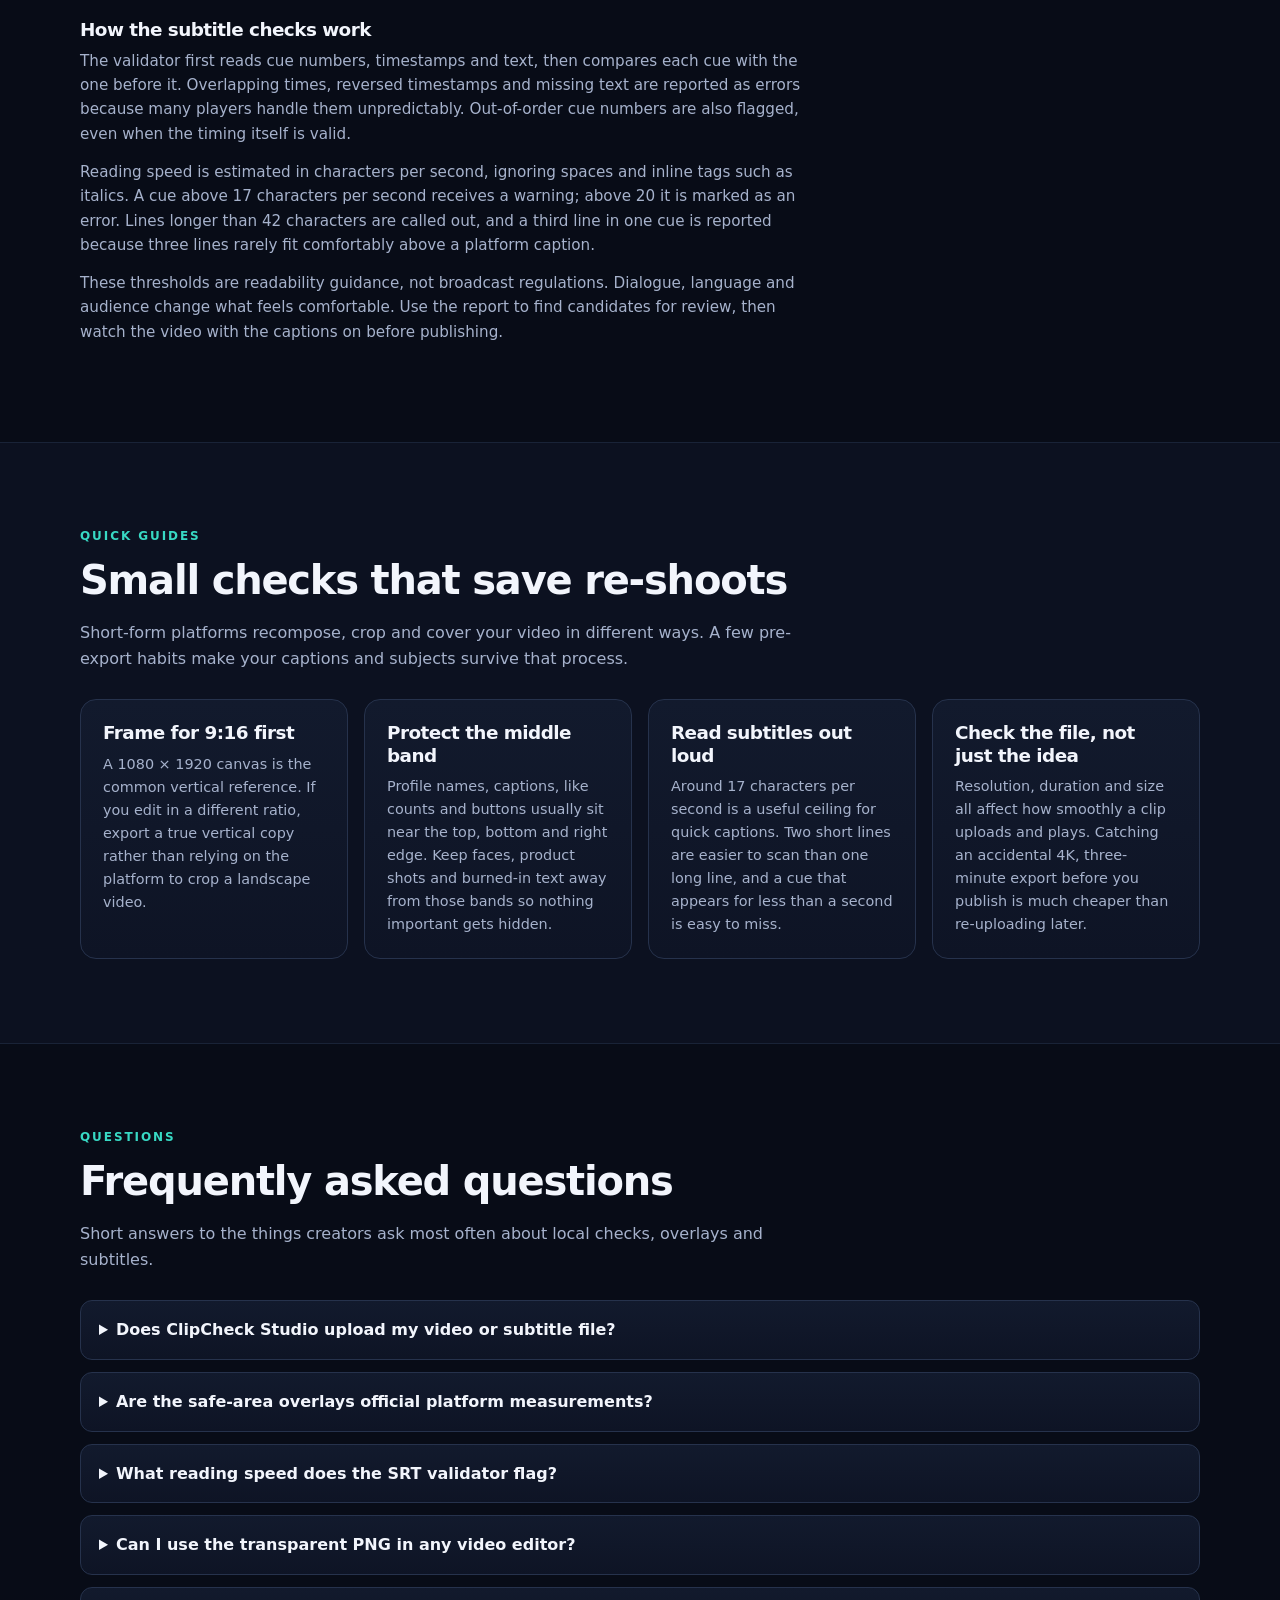
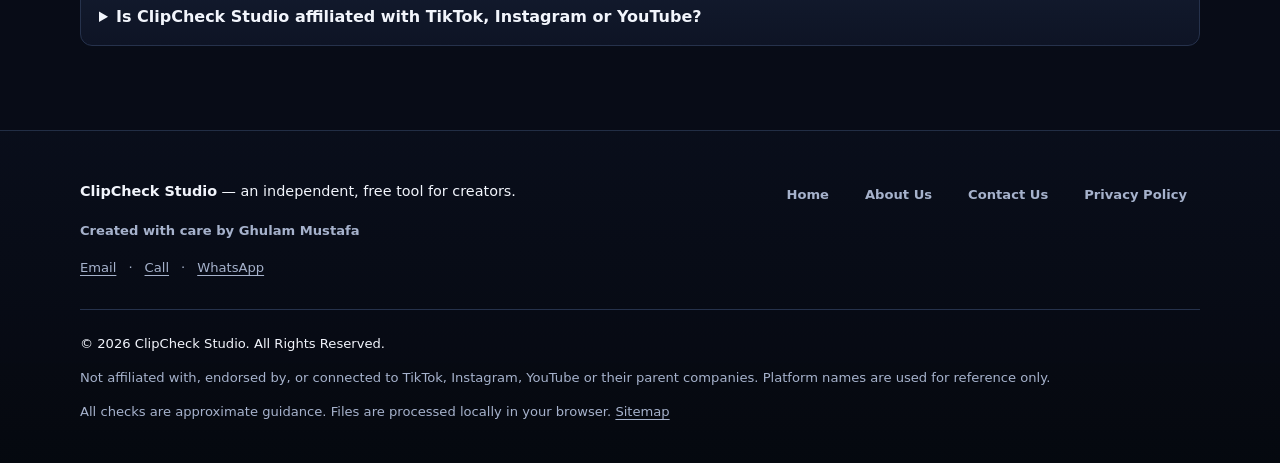
==== commit 80a02128: "Update Contact Us page and site footer" ====
--- a/index.html
+++ b/index.html
@@ -416,15 +416,22 @@
 
   <footer class="site-footer">
     <div class="wrap footer-inner">
-      <p><strong>ClipCheck Studio</strong> — an independent, free tool for creators.</p>
+      <div class="footer-brand">
+        <p class="footer-name"><strong>ClipCheck Studio</strong> — an independent, free tool for creators.</p>
+        <p class="footer-credit">Created with care by Ghulam Mustafa</p>
+        <p class="footer-contact"><a href="mailto:mustafaalee305@gmail.com">Email</a><span aria-hidden="true"> · </span><a href="tel:+923169006243">Call</a><span aria-hidden="true"> · </span><a href="https://wa.me/923169006243" rel="noopener noreferrer">WhatsApp</a></p>
+      </div>
       <nav class="footer-nav" aria-label="Footer">
-        <a href="about.html">About</a>
+        <a href="index.html">Home</a>
+        <a href="about.html">About Us</a>
+        <a href="contact.html">Contact Us</a>
         <a href="privacy.html">Privacy Policy</a>
-        <a href="contact.html">Contact</a>
-        <a href="sitemap.xml">Sitemap</a>
       </nav>
-      <p>Not affiliated with, endorsed by, or connected to TikTok, Instagram, YouTube or their parent companies. Platform names are used for reference only.</p>
-      <p>All checks are approximate guidance. Files are processed locally in your browser.</p>
+      <div class="footer-legal">
+        <p>© 2026 ClipCheck Studio. All Rights Reserved.</p>
+        <p>Not affiliated with, endorsed by, or connected to TikTok, Instagram, YouTube or their parent companies. Platform names are used for reference only.</p>
+        <p>All checks are approximate guidance. Files are processed locally in your browser. <a href="sitemap.xml">Sitemap</a></p>
+      </div>
     </div>
   </footer>
 
--- a/styles.css
+++ b/styles.css
@@ -343,9 +343,33 @@
 .guide-card { padding: 22px; border: 1px solid var(--line); border-radius: var(--radius); background: linear-gradient(180deg, var(--surface), var(--bg-soft)); }
 .guide-card p { color: var(--muted); font-size: .9rem; margin: 0; }
 
-.site-footer { border-top: 1px solid var(--line); padding: 34px 0 44px; background: rgba(5,8,15,.6); }
-.footer-inner p { color: var(--muted); font-size: .8rem; margin: 6px 0; }
-.footer-inner p:first-child { color: var(--text); }
+.contact-section .section-head { max-width: 68ch; }
+.contact-layout { display: grid; gap: 16px; }
+.contact-card { padding: 26px; border: 1px solid var(--line); border-radius: var(--radius); background: linear-gradient(180deg, var(--surface), var(--bg-soft)); box-shadow: 0 12px 30px rgba(0, 0, 0, .12); }
+.contact-card h3 { margin-bottom: 10px; }
+.contact-card p { color: var(--muted); font-size: .9rem; margin: 0 0 12px; }
+.contact-card .contact-primary { color: var(--text); font-size: 1rem; font-weight: 700; }
+.contact-mark { display: grid; place-items: center; width: 42px; height: 42px; margin-bottom: 18px; border: 1px solid rgba(124, 140, 255, .35); border-radius: 12px; background: rgba(124, 140, 255, .12); color: var(--accent-2); font-size: .85rem; font-weight: 800; letter-spacing: .04em; }
+.contact-card-direct { border-color: rgba(56, 217, 196, .28); }
+.contact-list { display: grid; gap: 8px; list-style: none; padding: 0; margin: 0 0 14px; }
+.contact-list li { display: grid; gap: 2px; padding: 10px 12px; border-radius: 10px; background: rgba(5, 8, 15, .35); font-size: .82rem; }
+.contact-list li > span:first-child { color: var(--text); font-weight: 700; }
+.contact-list .contact-placeholder { color: var(--muted); font-style: italic; }
+.contact-card .fine-print { margin: 0; font-size: .78rem; }
+
+.site-footer { border-top: 1px solid rgba(38, 50, 76, .9); padding: 44px 0 36px; background: linear-gradient(180deg, rgba(9, 14, 27, .92), rgba(5, 8, 15, .94)); }
+.footer-inner { display: grid; gap: 26px; }
+.footer-brand { display: grid; gap: 6px; }
+.footer-inner p { color: var(--muted); font-size: .82rem; line-height: 1.65; margin: 5px 0; }
+.footer-inner .footer-name { color: var(--text); font-size: .9rem; }
+.footer-credit { color: var(--accent-2); font-weight: 600; }
+.footer-inner .footer-contact { display: flex; flex-wrap: wrap; gap: 2px 12px; margin-top: 4px; }
+.footer-contact a { color: var(--muted); text-decoration: underline; text-underline-offset: 3px; }
+.footer-contact a:hover { color: var(--accent-2); }
+.footer-legal { display: grid; gap: 2px; border-top: 1px solid var(--line); padding-top: 18px; }
+.footer-legal p:first-child { color: var(--text); }
+.footer-legal a { color: var(--muted); text-decoration: underline; text-underline-offset: 3px; }
+.footer-legal a:hover { color: var(--text); }
 
 .content-block { margin-top: 34px; padding-top: 28px; border-top: 1px solid var(--line); }
 .prose { max-width: 76ch; color: var(--muted); font-size: .95rem; }
@@ -362,9 +386,9 @@
 .faq-list details { border: 1px solid var(--line); border-radius: 12px; background: linear-gradient(180deg, var(--surface), var(--bg-soft)); padding: 0 18px; }
 .faq-list summary { cursor: pointer; font-weight: 700; padding: 16px 0; }
 .faq-list p { margin: 0 0 16px; color: var(--muted); }
-.footer-nav { display: flex; flex-wrap: wrap; gap: 8px 18px; margin: 10px 0 14px; }
-.footer-nav a { color: var(--muted); font-size: .8rem; text-decoration: none; }
-.footer-nav a:hover { color: var(--text); }
+.footer-nav { display: flex; flex-wrap: wrap; gap: 8px 10px; }
+.footer-nav a { padding: 8px 12px; border: 1px solid transparent; border-radius: 10px; color: var(--muted); font-size: .82rem; font-weight: 600; text-decoration: none; }
+.footer-nav a:hover { border-color: var(--line); background: rgba(124, 140, 255, .08); color: var(--text); }
 
 .sr-only {
   position: absolute !important;
@@ -384,6 +408,9 @@
   .stat-grid { grid-template-columns: repeat(4, 1fr); }
   .export-controls { grid-template-columns: 1fr auto; }
   .export-controls .field { grid-column: 1 / -1; }
+  .contact-layout { grid-template-columns: repeat(2, minmax(0, 1fr)); }
+  .footer-inner { grid-template-columns: minmax(0, 1fr) auto; align-items: start; }
+  .footer-legal { grid-column: 1 / -1; }
 }
 
 @media (min-width: 860px) {
@@ -397,6 +424,7 @@
   .guide-grid { grid-template-columns: repeat(2, 1fr); }
   .sticky-card { position: sticky; top: 88px; }
   .section { padding: 84px 0; }
+  .contact-layout { grid-template-columns: repeat(3, minmax(0, 1fr)); }
 }
 
 @media (min-width: 1080px) {
